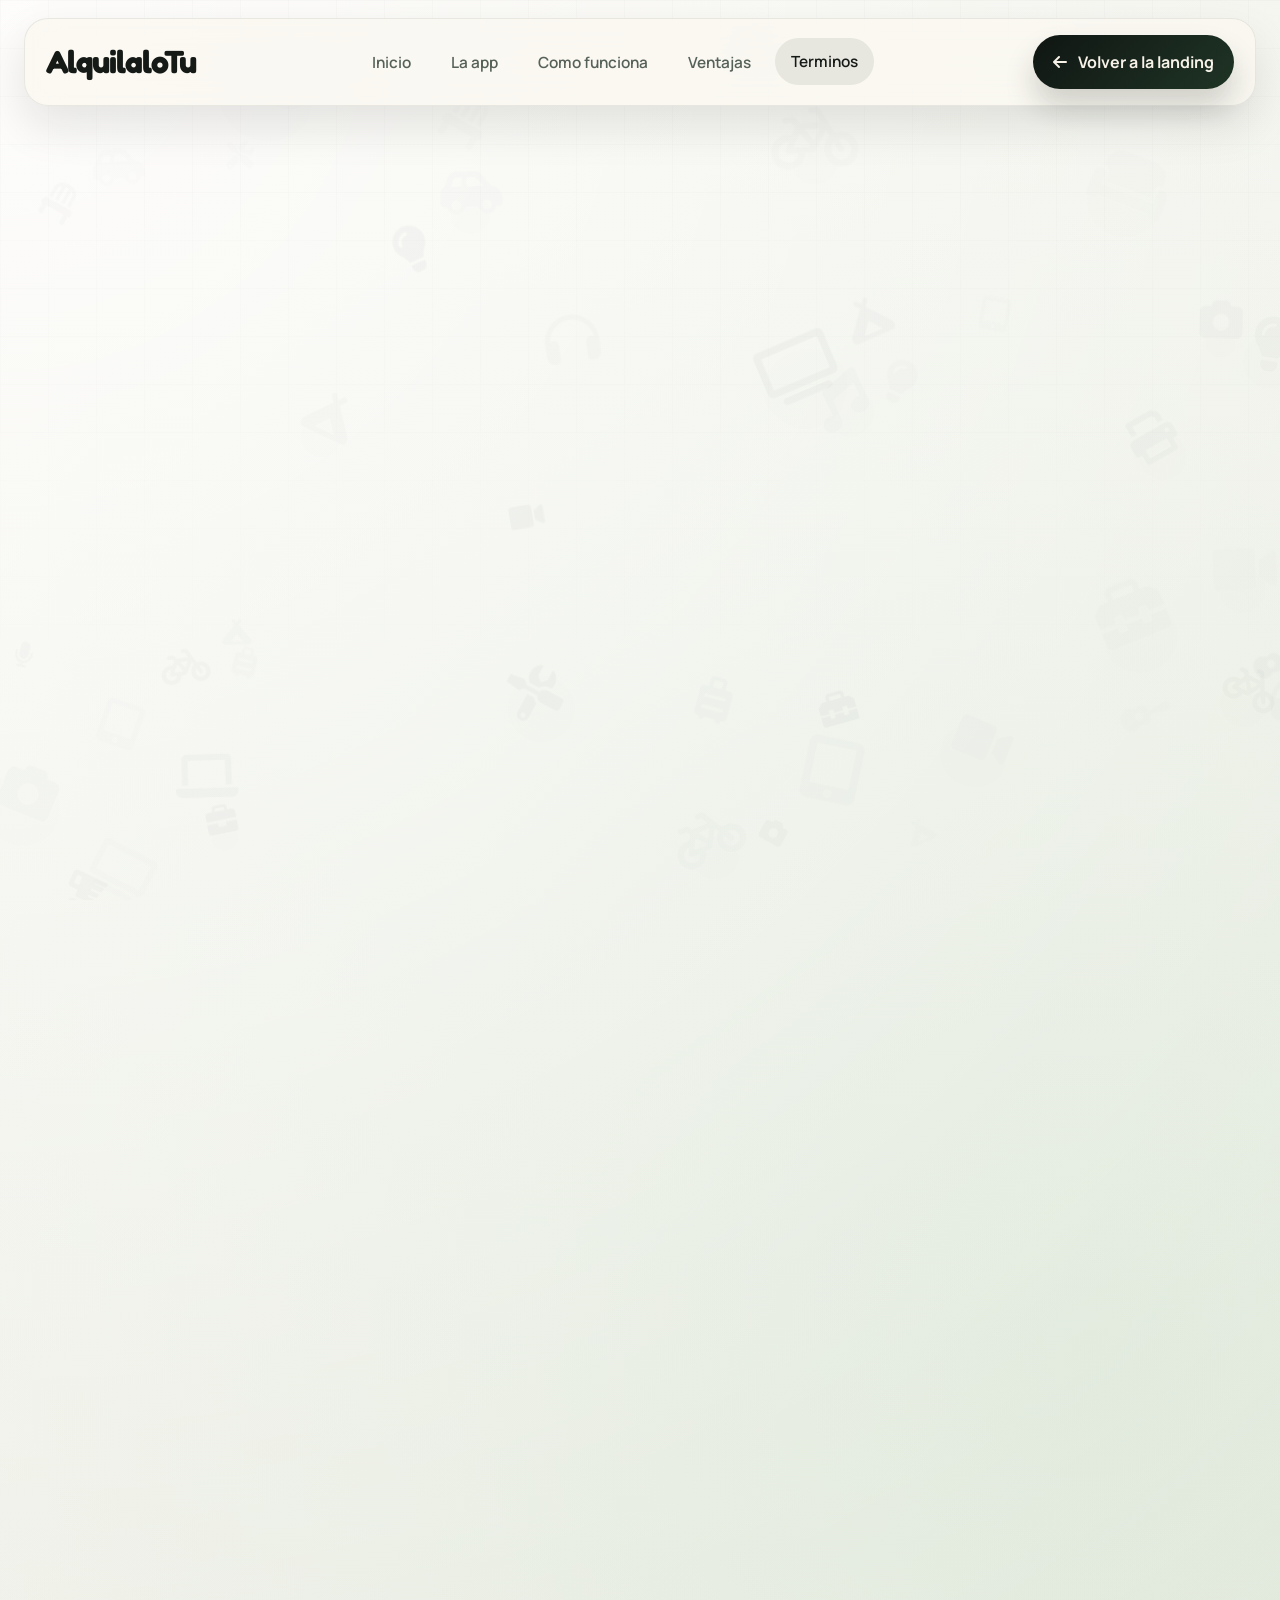
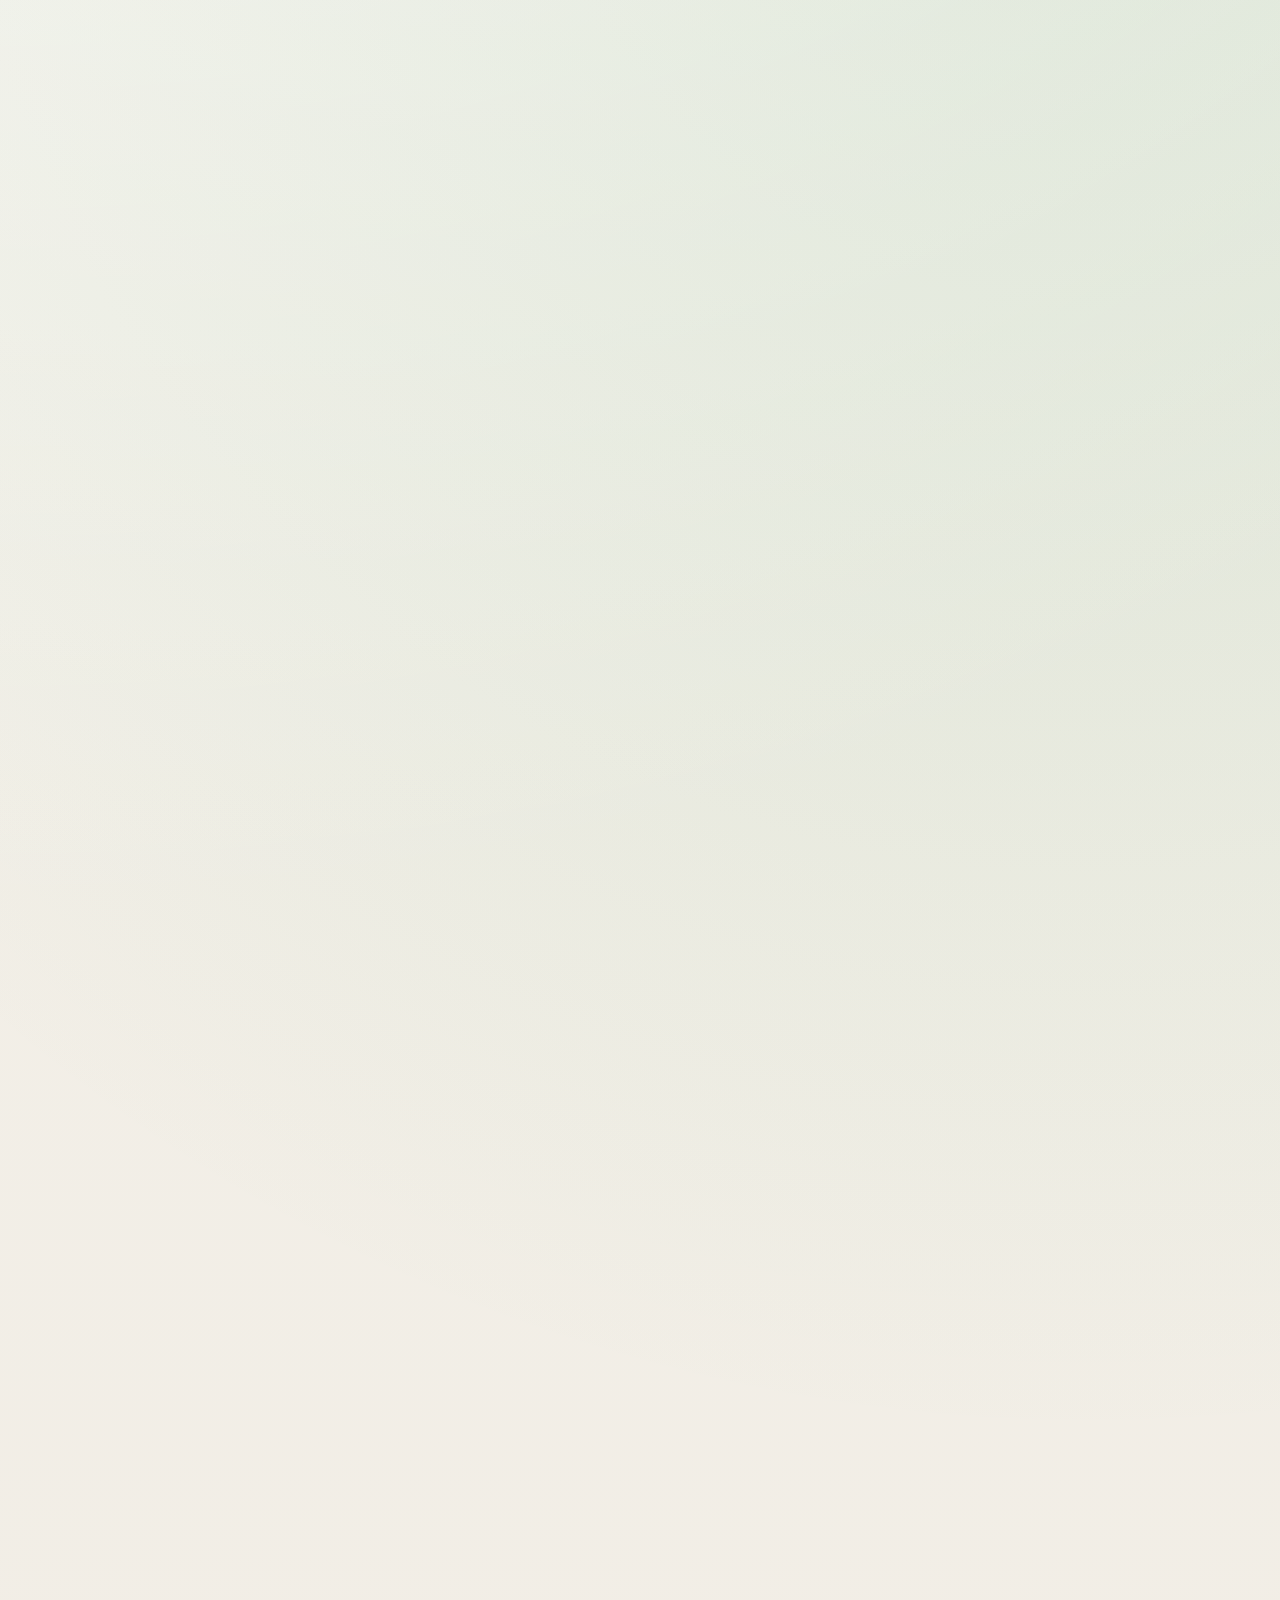
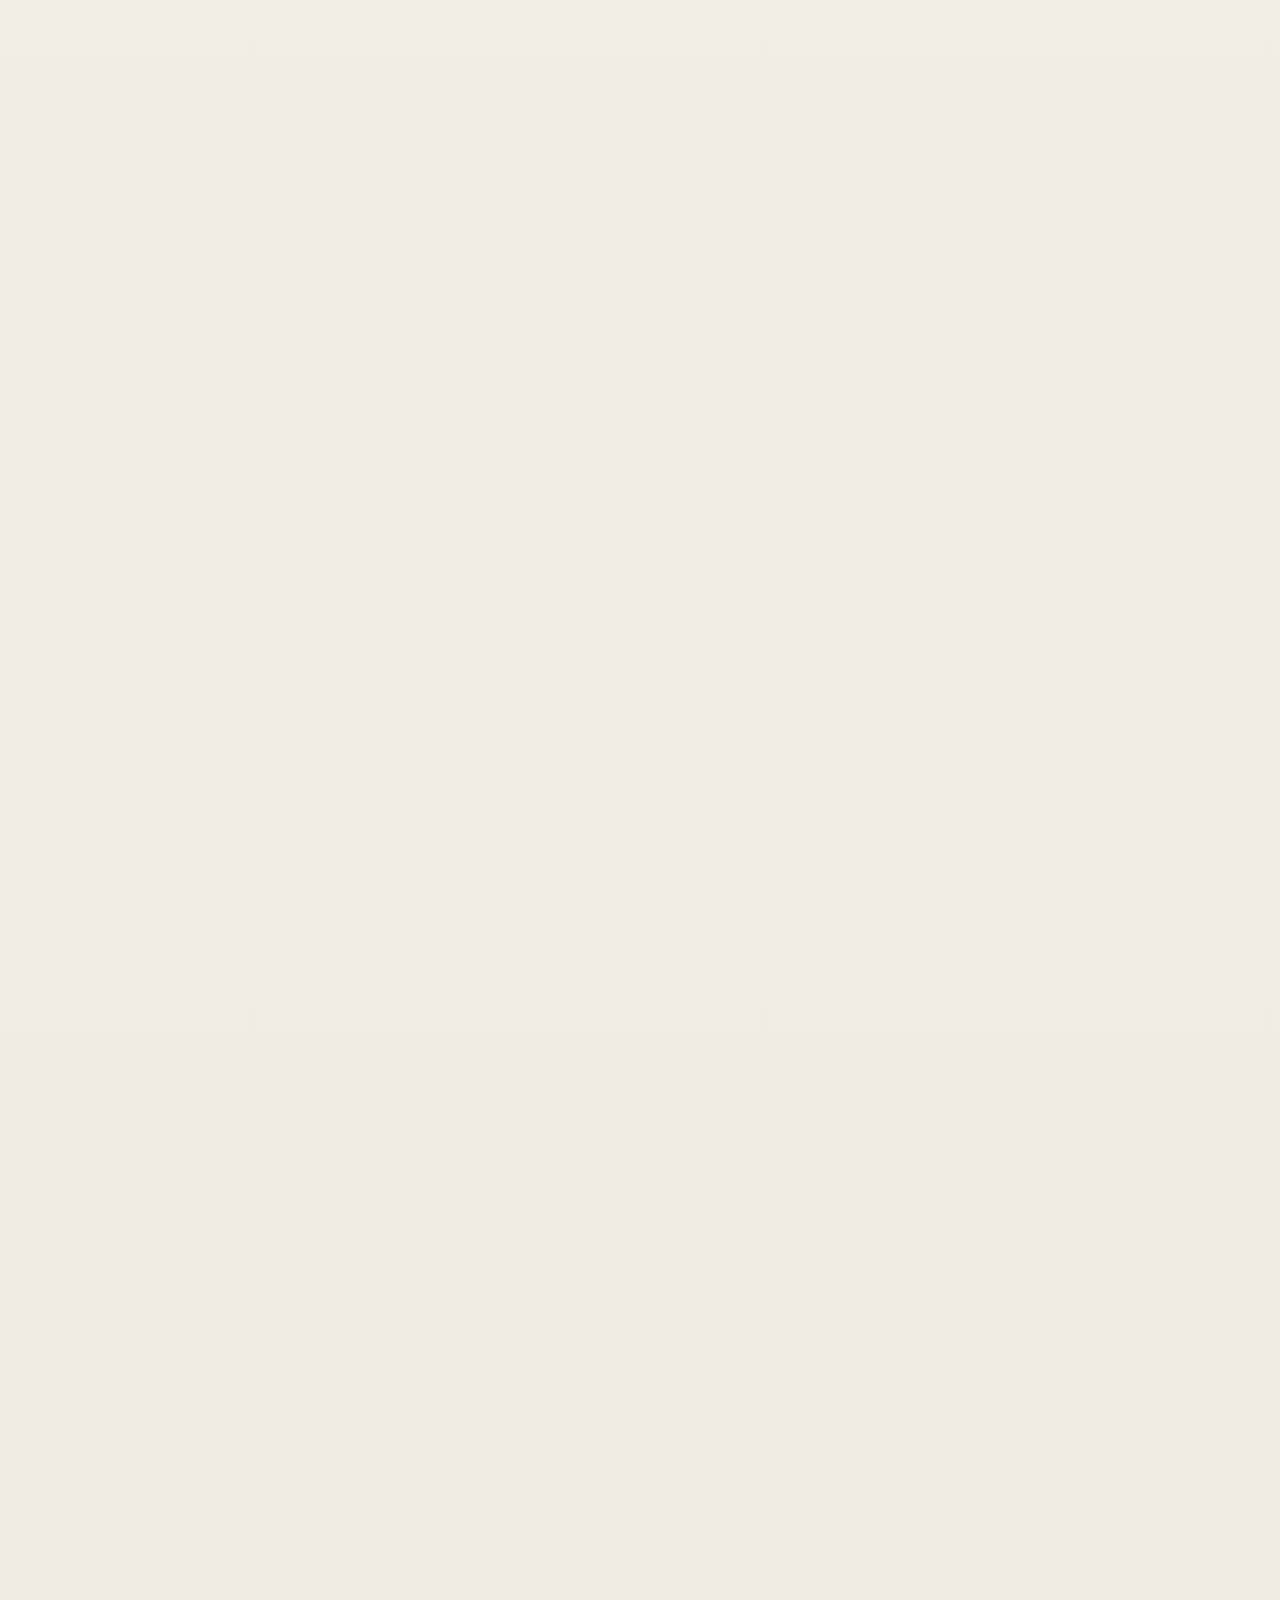
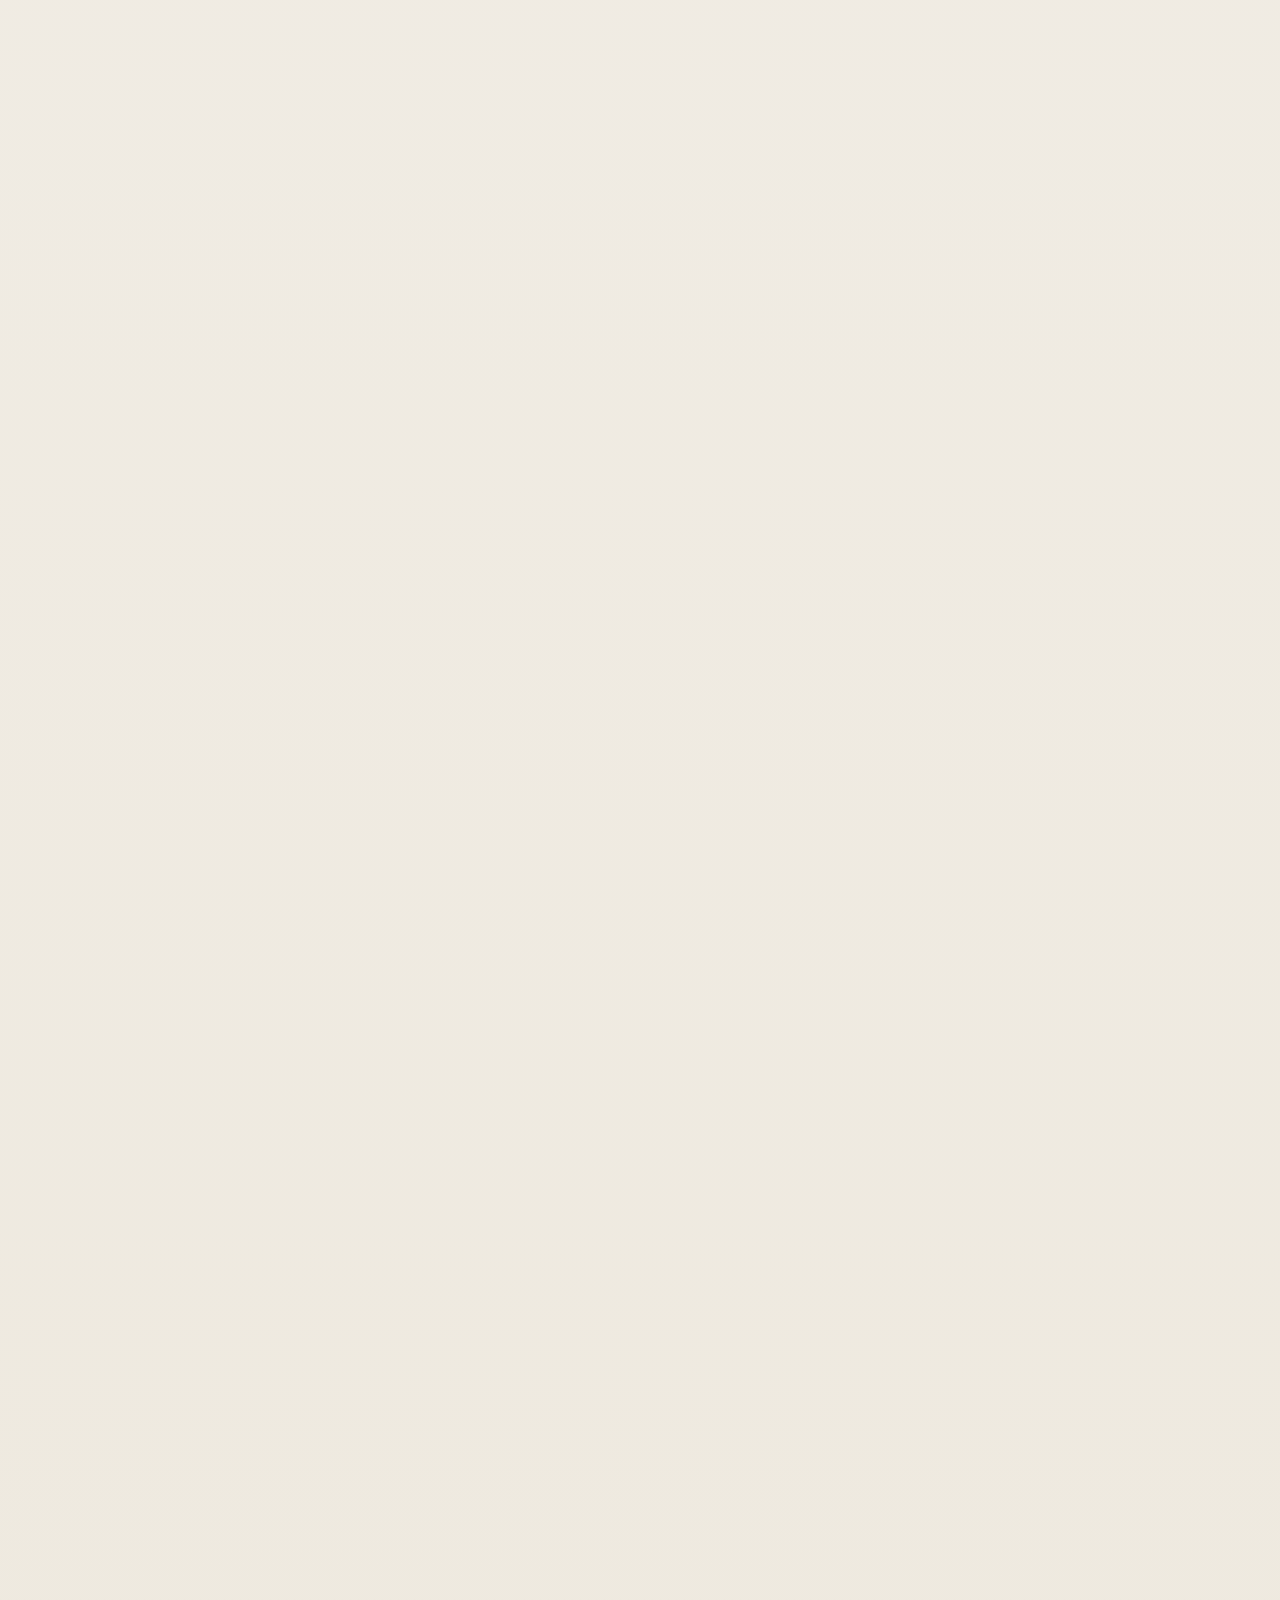
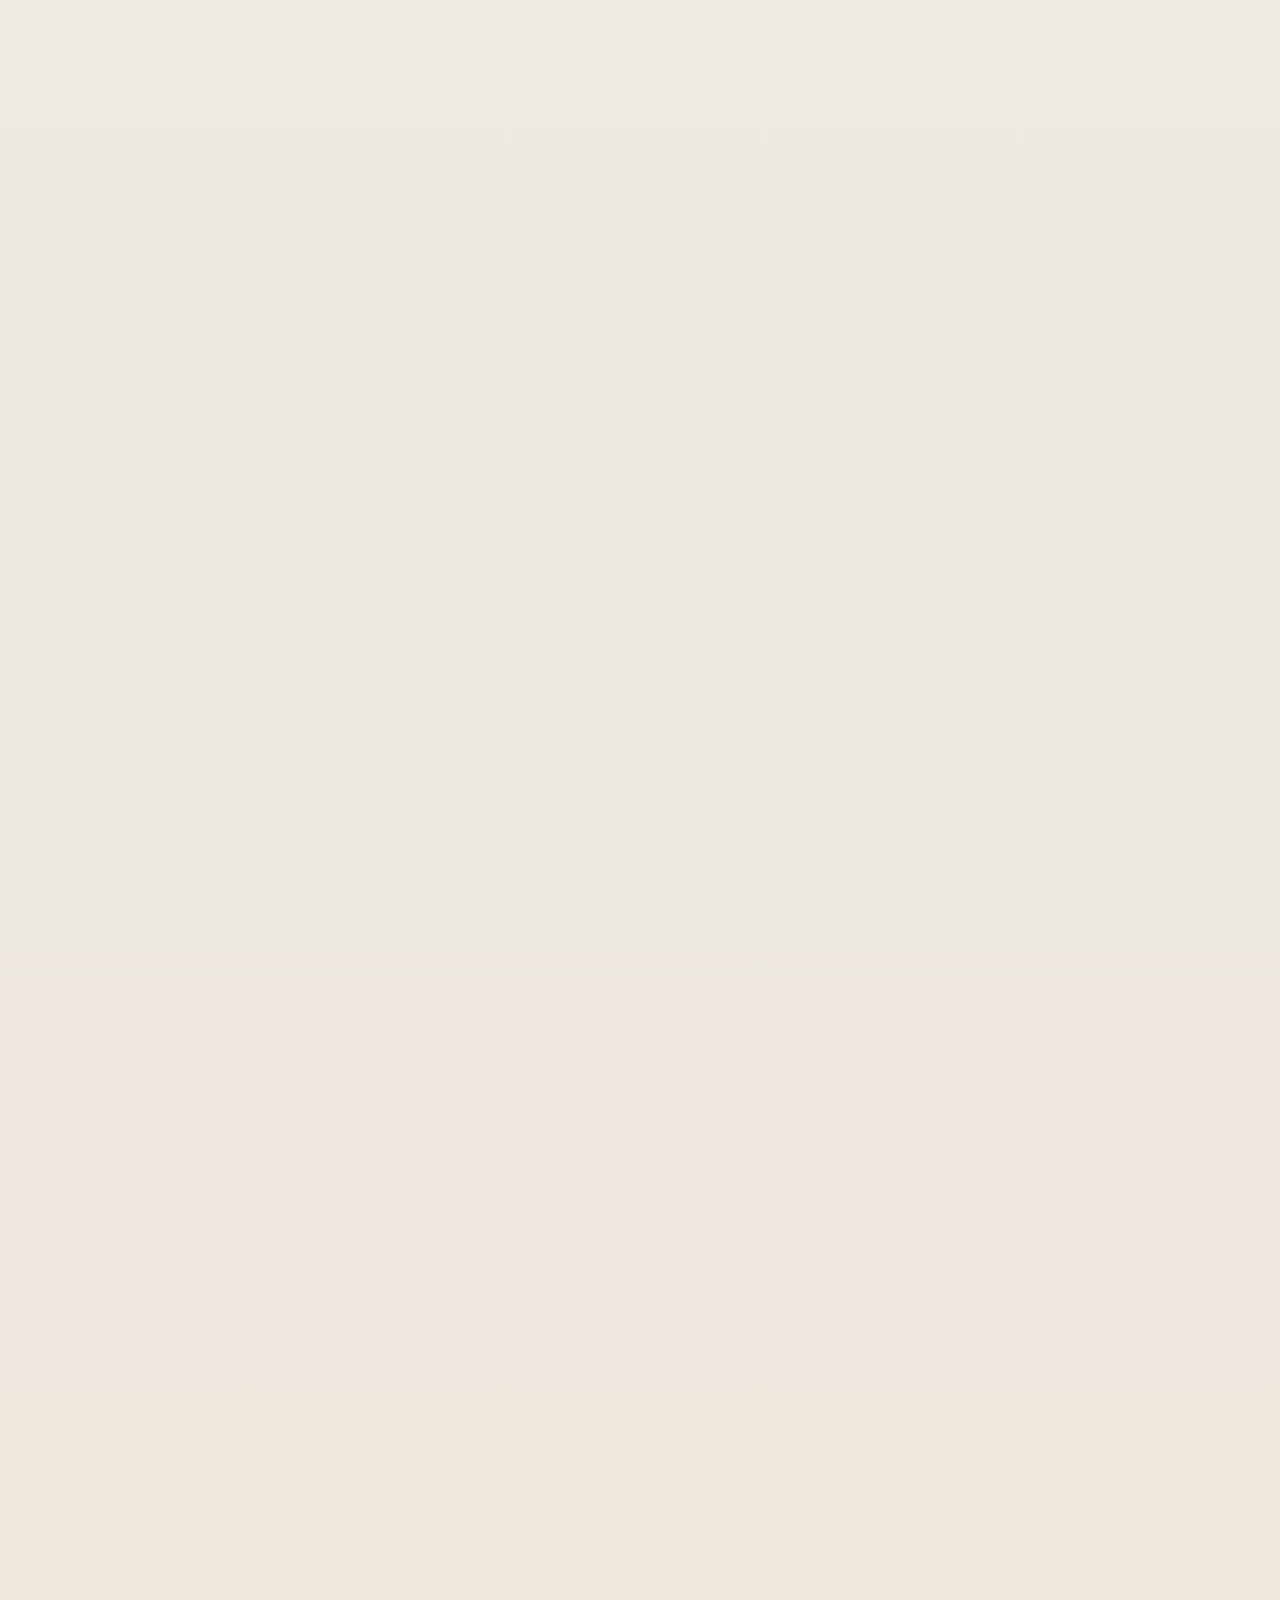
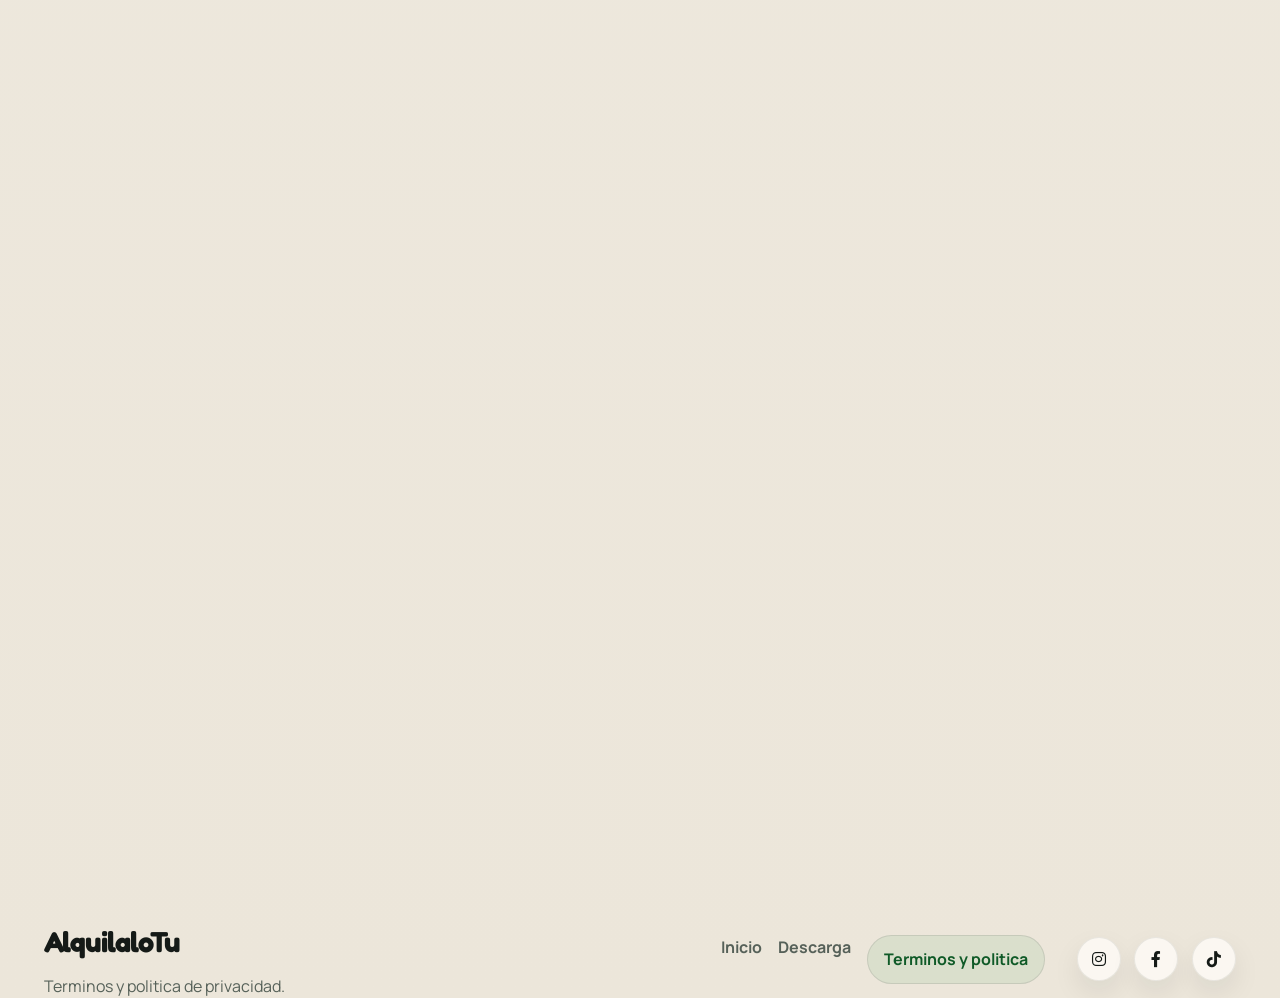
==== terminos.html @ 4c0ac321 "actualizando contenido real" ====
<!DOCTYPE html>
<html lang="es">
<head>
    <meta charset="UTF-8">
    <meta name="viewport" content="width=device-width, initial-scale=1.0">
    <meta name="description" content="Terminos y condiciones y politica de privacidad de AlquilaloTu.">
    <title>AlquilaloTu | Terminos y Politica</title>
    <link rel="preconnect" href="https://fonts.googleapis.com">
    <link rel="preconnect" href="https://fonts.gstatic.com" crossorigin>
    <link rel="stylesheet" href="https://cdnjs.cloudflare.com/ajax/libs/font-awesome/6.0.0-beta3/css/all.min.css">
    <link rel="stylesheet" href="styles.css">
</head>
<body>
    <div class="floating-icons-layer" aria-hidden="true"></div>

    <header class="site-header">
        <nav class="main-nav" aria-label="Navegacion principal">
            <a class="brand" href="index.html#inicio">AlquilaloTu</a>
            <div class="nav-links">
                <a href="index.html#inicio">Inicio</a>
                <a href="index.html#la-app">La app</a>
                <a href="index.html#como-funciona">Como funciona</a>
                <a href="index.html#ventajas">Ventajas</a>
                <a href="terminos.html" class="active">Terminos</a>
            </div>
            <a class="nav-cta" href="index.html#descarga">
                <i class="fa-solid fa-arrow-left"></i>
                Volver a la landing
            </a>
        </nav>
    </header>

    <main>
        <section class="legal-section reveal legal-section--standalone">
            <div class="section-heading legal-heading">
                <span class="eyebrow">Legal</span>
                <h2>Terminos, condiciones y politica de privacidad.</h2>
                <p>Version vigente: diciembre 2025.</p>
            </div>

            <div class="legal-entry">
                <div class="legal-entry-header">
                    <div>
                        <p class="legal-kicker">Documento legal</p>
                        <h3>Terminos y Condiciones de AlquilaloTu</h3>
                    </div>
                    <span class="legal-badge">Vigencia: diciembre 2025</span>
                </div>

                <div class="legal-body">
                    <p><strong>Titular de la plataforma:</strong> Wecom SRL, en adelante "AlquilaloTu", "la Aplicacion" o "la Plataforma".</p>
                    <p>El acceso, registro y uso de AlquilaloTu implican la aceptacion plena de estos Terminos y Condiciones. Si no estas de acuerdo con ellos, no debes utilizar la Aplicacion ni sus servicios.</p>
                    <h4>1. Naturaleza del servicio e intermediacion</h4>
                    <p>AlquilaloTu es una plataforma digital de intermediacion que permite conectar a personas que desean ofrecer bienes para alquiler con personas que desean alquilarlos.</p>
                    <p>La relacion de alquiler se celebra exclusivamente entre los usuarios (propietario o arrendador, e inquilino o solicitante). AlquilaloTu y Wecom SRL no son propietarios de los bienes publicados, no garantizan la existencia, estado, calidad, seguridad, legalidad ni disponibilidad de dichos bienes y no forman parte del contrato de alquiler ni de los acuerdos economicos entre las partes.</p>
                    <p>Por tanto, cualquier incumplimiento, dano, perdida, demora, robo, disputa o conflicto derivado del alquiler es responsabilidad exclusiva de los usuarios involucrados. El rol de AlquilaloTu se limita a facilitar el contacto y la gestion digital de las operaciones.</p>
                    <h4>2. Registro de usuarios y cuenta</h4>
                    <p>Para usar las funcionalidades principales de la Aplicacion, como publicar, solicitar alquileres, recibir pagos o registrar codigos QR, es necesario crear una cuenta.</p>
                    <p>Al registrarte declaras que tienes mayoria de edad legal y capacidad para contratar conforme a la legislacion de Bolivia; que, en caso de representar a una empresa, cuentas con facultades suficientes para obligarla bajo estos Terminos; y que la informacion proporcionada es verdadera, completa y actualizada.</p>
                    <p>Eres responsable de mantener la confidencialidad de tus credenciales de acceso y de todas las actividades realizadas desde tu cuenta. En caso de uso no autorizado deberas notificar de inmediato a AlquilaloTu al correo de contacto indicado en estos Terminos.</p>
                    <p>AlquilaloTu podra suspender temporal o definitivamente cuentas que contengan datos falsos, se utilicen de manera fraudulenta, vulneren la ley o incumplan estos Terminos.</p>
                    <h4>3. Verificacion de identidad (KYC)</h4>
                    <p>Por motivos de seguridad, prevencion de fraudes, cumplimiento normativo y proteccion de la comunidad, AlquilaloTu podra exigir un proceso de verificacion de identidad (KYC). Este proceso incluye, como minimo, la fotografia o escaneo de la cedula de identidad (anverso y reverso), el numero de cedula de identidad y una fotografia tipo selfie.</p>
                    <p>Toda la informacion y las imagenes enviadas para KYC quedan sometidas a revision y validacion por parte de AlquilaloTu y, en su caso, por proveedores de verificacion que colaboren con la Plataforma. La verificacion no es automatica ni inmediata y puede ser aprobada, rechazada o condicionada a que el usuario vuelva a enviar la informacion de forma correcta y legible. En caso de enviar equivocadamente informacion relacionada al KYC, se notificara al usuario para que vuelva a proporcionarla hasta que se pueda completar una verificacion correcta.</p>
                    <p>Mientras el usuario no complete y no obtenga la aprobacion del proceso KYC, podra navegar por la Aplicacion, pero no podra publicar anuncios de alquiler, solicitar alquileres ni registrar o utilizar un codigo QR bancario para recibir pagos o devoluciones.</p>
                    <p>El usuario declara que la informacion y las imagenes proporcionadas para el KYC le pertenecen, son autenticas y corresponden a su identidad real.</p>
                    <h4>4. Publicaciones, fotos y contenido aportado por los usuarios</h4>
                    <p>El contenido que cada usuario publica en la Plataforma, incluidas las fotografias de los bienes, las descripciones, los precios, las zonas de entrega, la foto de perfil, la imagen del codigo QR bancario para recibir pagos y cualquier otro dato similar, es de su exclusiva responsabilidad.</p>
                    <p>El usuario se obliga a que dicho contenido sea veraz, claro y no induzca a error, que no infrinja derechos de imagen, propiedad intelectual o privacidad de terceros y que no sea ilegal, violento, discriminatorio, difamatorio, obsceno ni contrario a la moral o al orden publico.</p>
                    <p>Las publicaciones, las fotografias de los bienes, las fotos de perfil y las imagenes de codigos QR bancarios podran ser sometidas a revision previa o posterior por parte de AlquilaloTu, con el fin de verificar que cumplan estos Terminos y no supongan un riesgo para otros usuarios o para la Plataforma. Esta revision puede implicar la desactivacion temporal del contenido mientras se verifica su adecuacion. La facultad de revision no implica que AlquilaloTu supervise de manera exhaustiva ni permanente todo el contenido, y no libera al usuario de su responsabilidad sobre lo que publica.</p>
                    <p>Al subir contenido a la Plataforma, el usuario otorga a AlquilaloTu una licencia no exclusiva, mundial y revocable para mostrar dicho contenido dentro de la Aplicacion con el unico fin de prestar el servicio.</p>
                    <p>AlquilaloTu podra editar, ocultar o eliminar contenidos o publicaciones cuando existan indicios razonables de infraccion legal, vulneracion de estos Terminos o riesgo para otros usuarios.</p>
                    <h4>5. Funcionamiento de los alquileres y sistema de pagos</h4>
                    <p>Cuando un usuario solicita un alquiler y el propietario lo acepta, se genera un acuerdo entre ambas partes. Corresponde exclusivamente a ellas definir y cumplir las condiciones del alquiler, el monto y la forma de pago, el lugar y el modo de entrega y devolucion, el monto de depositos o garantias y las responsabilidades por perdida, dano, retraso o mal uso del bien.</p>
                    <p>La Aplicacion integra una pasarela de pagos de terceros, como un proveedor tipo Libelula u otro similar, que procesa los pagos y devoluciones vinculadas a los alquileres. AlquilaloTu no almacena ni procesa directamente los datos de tarjetas o cuentas bancarias, no controla ni asume responsabilidad por el funcionamiento tecnico de la pasarela de pagos y no es responsable por fallos, rechazos, demoras o cargos asociados al servicio de pago, el cual se rige por los terminos y politicas propias del proveedor correspondiente.</p>
                    <p>El usuario puede registrar un codigo QR o credencial bancaria para recibir pagos o reembolsos. La informacion financiera ligada a dicho QR se encuentra bajo la responsabilidad de la entidad financiera y del proveedor de pagos. La imagen del QR y los datos asociados podran ser sometidos a revision por AlquilaloTu, especialmente cuando existan dudas sobre su legibilidad, su autenticidad o un posible uso inadecuado. Mientras el QR o el metodo de cobro se encuentren en proceso de revision, AlquilaloTu podra limitar su uso dentro de la Aplicacion por motivos de seguridad.</p>
                    <p>La seccion de "ingresos y gastos" dentro de la App tiene caracter meramente informativo y no sustituye la contabilidad ni las obligaciones fiscales del usuario.</p>
                    <h4>5.1. Comisiones de servicio y flujo de pagos</h4>
                    <p>Cuando el arrendatario realiza el pago del alquiler mediante el codigo QR generado por la pasarela de pagos, los fondos se acreditan en primer lugar en dicha pasarela y, posteriormente, son transferidos a AlquilaloTu en calidad de intermediario de cobro. Una vez cumplidas las condiciones establecidas en estos Terminos, AlquilaloTu liquida el importe correspondiente al propietario del bien.</p>
                    <p>AlquilaloTu percibe una comision de servicio sobre el monto total del alquiler efectivamente iniciado. El porcentaje y las condiciones de esta comision se informaran en la Aplicacion antes de la confirmacion de cada operacion y podran ser actualizados, respetando siempre las condiciones que se hayan mostrado al usuario al momento de la contratacion concreta.</p>
                    <h4>5.2. Casos de reembolso al arrendatario</h4>
                    <p>AlquilaloTu estara obligada a devolver integramente al arrendatario el importe pagado por el alquiler cuando se presente cualquiera de las siguientes situaciones, siempre que se produzcan antes de la fecha y hora de inicio del periodo de alquiler:</p>
                    <ul class="legal-list">
                        <li>cuando el arrendatario cancela manualmente la solicitud de alquiler desde la Aplicacion,</li>
                        <li>cuando el propietario no acepta ni responde a la solicitud de alquiler hasta la fecha y hora de inicio previstas,</li>
                        <li>cuando el propietario rechaza expresamente la solicitud de alquiler.</li>
                    </ul>
                    <p>En estos supuestos no se considerara iniciado el alquiler y no se devengara comision de servicio a favor de AlquilaloTu.</p>
                    <h4>5.3. Alquiler iniciado y liquidacion al propietario</h4>
                    <p>Se considerara que el alquiler ha sido iniciado cuando la solicitud aceptada por el propietario se mantiene vigente y no se ha producido ninguna de las situaciones de reembolso previstas en el apartado anterior al llegar la fecha y hora de inicio del alquiler.</p>
                    <p>Una vez iniciado el periodo de alquiler, y dentro de los plazos operativos de la pasarela de pagos, AlquilaloTu procedera a liquidar al propietario el importe pagado por el arrendatario, deduciendo previamente la comision de servicio que corresponda. En estos casos el arrendatario ya no tendra derecho al reembolso automatico a traves de la Plataforma, sin perjuicio de los acuerdos que pueda alcanzar directamente con el propietario.</p>
                    <h4>6. Obligaciones de los usuarios</h4>
                    <p>Sin perjuicio de otras disposiciones, los usuarios se comprometen a utilizar la Plataforma unicamente para fines licitos, a respetar las leyes vigentes en Bolivia y los derechos de terceros, a honrar los acuerdos de alquiler que celebren a traves de la App, a cuidar debidamente los bienes alquilados y devolverlos conforme a lo pactado, a no usar la Plataforma para actividades fraudulentas, lavado de dinero, estafas o difusion de contenido ilegal y a abstenerse de acosar, amenazar, discriminar o injuriar a otros usuarios.</p>
                    <p>El incumplimiento de estas obligaciones puede derivar en la suspension o cierre de la cuenta, sin perjuicio de las acciones civiles o penales que pudieran corresponder.</p>
                    <h4>7. Intermediacion, exoneracion y limitacion de responsabilidad</h4>
                    <p>El usuario reconoce y acepta expresamente que AlquilaloTu actua exclusivamente como intermediario tecnologico entre usuarios, que no garantiza la veracidad, calidad, estado, legalidad ni idoneidad de los bienes ofrecidos, que no verifica de manera exhaustiva los antecedentes de los usuarios y que no controla la ejecucion de los acuerdos de alquiler.</p>
                    <p>En consecuencia, AlquilaloTu y Wecom SRL no seran responsables, en ningun caso, por danos o perdidas sufridas por el usuario como resultado de la celebracion o ejecucion de un alquiler, por robos, hurtos, danos materiales o personales, accidentes o lesiones sufridas antes, durante o despues del uso del bien, por incumplimientos de pago, cancelaciones, retrasos o malos entendidos entre usuarios, por decisiones comerciales o personales que el usuario tome basandose en la informacion de la App ni ataques informaticos que excedan el control razonable de AlquilaloTu.</p>
                    <p>En la medida permitida por la ley, cualquier responsabilidad eventual de AlquilaloTu frente a un usuario se limitara, como maximo, al monto total de las comisiones efectivamente cobradas a dicho usuario en los tres meses anteriores al hecho que haya originado el reclamo.</p>
                    <h4>8. Indemnidad</h4>
                    <p>El usuario se obliga a mantener indemne a AlquilaloTu, a Wecom SRL y a sus socios, directores, empleados y colaboradores frente a cualquier reclamo, demanda, sancion o gasto, incluidos honorarios legales razonables, que se derive del uso indebido o ilegal de la Plataforma, de la infraccion de estos Terminos, de la vulneracion de derechos de terceros o de incidentes y danos derivados del alquiler o uso de los bienes publicados.</p>
                    <h4>9. Modificaciones de la Plataforma y de los Terminos</h4>
                    <p>AlquilaloTu podra modificar, actualizar o descontinuar funcionalidades de la Aplicacion cuando lo considere necesario para mejorar el servicio o adaptarse a cambios tecnicos, legales o comerciales.</p>
                    <p>Asimismo, estos Terminos podran ser modificados. Las versiones actualizadas se publicaran en la misma pagina. El uso continuado de la Aplicacion despues de la publicacion de cambios implica la aceptacion de la nueva version.</p>
                    <h4>10. Duracion, suspension y cierre de cuenta</h4>
                    <p>Estos Terminos tienen vigencia indefinida mientras el usuario mantenga una cuenta activa y la Plataforma este operativa.</p>
                    <p>AlquilaloTu podra suspender o cancelar una cuenta, total o parcialmente, en caso de sospecha de fraude, uso abusivo o ilicito, incumplimiento de la normativa aplicable o de estos Terminos, o por requerimiento de autoridad competente.</p>
                    <p>El usuario podra solicitar la eliminacion de su cuenta siguiendo el procedimiento descrito en la pagina de Eliminacion de cuenta o contactando al correo oficial indicado. La suspension o cierre de cuenta no exime al usuario de las obligaciones y responsabilidades que haya generado con anterioridad.</p>
                    <h4>11. Propiedad intelectual</h4>
                    <p>AlquilaloTu, su nombre comercial, logotipos, diseno, codigo fuente y demas elementos propios de la Aplicacion son propiedad de Wecom SRL o se utilizan bajo licencia.</p>
                    <p>El usuario recibe unicamente una licencia limitada, personal, no exclusiva y revocable para utilizar la Aplicacion en su dispositivo, sin que ello le otorgue ningun derecho de propiedad intelectual sobre la misma. Queda prohibida la reproduccion, modificacion, distribucion, explotacion comercial, ingenieria inversa o cualquier uso no autorizado de la Plataforma, salvo consentimiento previo y por escrito de Wecom SRL.</p>
                    <h4>12. Ley aplicable y jurisdiccion</h4>
                    <p>Estos Terminos se rigen por las leyes del Estado Plurinacional de Bolivia.</p>
                    <p>Cualquier controversia relacionada con la interpretacion o ejecucion de estos Terminos, o con el uso de la Aplicacion, sera sometida a la jurisdiccion de los tribunales competentes de la ciudad de La Paz, Bolivia, sin perjuicio de los fueros irrenunciables que pudieran corresponder al usuario conforme a la normativa de proteccion al consumidor.</p>
                </div>
            </div>

            <div class="legal-entry">
                <div class="legal-entry-header">
                    <div>
                        <p class="legal-kicker">Documento legal</p>
                        <h3>Politica de Privacidad de AlquilaloTu</h3>
                    </div>
                    <span class="legal-badge">Vigencia: diciembre 2025</span>
                </div>

                <div class="legal-body">
                    <p>Esta Politica de Privacidad explica como AlquilaloTu recopila, utiliza, conserva y protege los datos personales de las personas que utilizan nuestra aplicacion movil y los sitios web vinculados. Al crear una cuenta o utilizar la Plataforma, aceptas las practicas descritas en este documento.</p>
                    <h4>1. Responsable y contacto</h4>
                    <p>El responsable del tratamiento de tus datos personales es Wecom SRL, empresa administradora de la plataforma AlquilaloTu, con operaciones en el Estado Plurinacional de Bolivia.</p>
                    <p>Para cualquier consulta relacionada con proteccion de datos o con esta Politica, puedes escribir a: Correo electronico: alquilalotubolivia@gmail.com</p>
                    <h4>2. Datos personales que se tratan</h4>
                    <p>Los tipos de datos personales que podemos tratar, segun como uses la App, son los siguientes:</p>
                    <p><strong>a) Datos de registro y cuenta</strong><br>Nombre, correo electronico, numero de telefono, contrasena (almacenada de forma cifrada), foto de perfil y demas informacion que decidas incluir en tu cuenta.</p>
                    <p><strong>b) Datos de verificacion de identidad (KYC)</strong><br>Fotografia o escaneo de tu documento de identidad, fotografia tipo selfie y, cuando corresponda, fecha de nacimiento u otros datos necesarios para verificar tu identidad, prevenir fraudes y cumplir con requisitos de seguridad. La informacion e imagenes enviadas para KYC pueden quedar sometidas a revision manual para validar su legibilidad, coherencia y autenticidad antes de habilitar ciertas funciones de la App.</p>
                    <p><strong>c) Datos vinculados a publicaciones y actividades dentro de la App</strong><br>Informacion de los bienes que publiques para alquiler (titulo, descripcion, categoria, precio, fotografias del bien, zonas de entrega que selecciones de las opciones disponibles), historial de solicitudes, reservas, mensajes y valoraciones entre usuarios. Las fotografias de los bienes, la foto de perfil y, en su caso, la imagen del codigo QR bancario que registres para recibir pagos pueden ser revisadas por AlquilaloTu cuando sea necesario para comprobar que cumplen las normas de uso y no suponen un riesgo para otros usuarios.</p>
                    <p><strong>d) Datos relacionados con pagos</strong><br>Identificadores que vinculan tu cuenta con un medio de cobro o devolucion, como el codigo QR de tu banco u otros identificadores proporcionados por la pasarela de pagos. AlquilaloTu no almacena los datos completos de tus tarjetas de credito o debito: esos datos son tratados directamente por el proveedor de pagos externo.</p>
                    <p><strong>e) Datos tecnicos y de funcionamiento</strong><br>Identificadores internos de usuario, identificadores de dispositivo o token de notificaciones, version de la App, sistema operativo, registros basicos de actividad y de errores necesarios para seguridad, soporte y mejora del servicio.</p>
                    <p>AlquilaloTu no solicita ni trata de forma especifica datos sobre salud, creencias religiosas, orientacion sexual u otros datos especialmente sensibles. Te recomendamos no incluir este tipo de informacion en tus publicaciones o mensajes.</p>
                    <h4>3. Finalidades del tratamiento</h4>
                    <p>Tus datos personales se utilizan para las siguientes finalidades:</p>
                    <ul class="legal-list">
                        <li><strong>Prestacion del servicio y funcionamiento de la Plataforma:</strong> Permitir tu registro, gestionar tu cuenta, mostrar tus publicaciones, procesar solicitudes de alquiler, gestionar la seccion de "ingresos y gastos" con caracter informativo, enviar notificaciones sobre movimientos en tu cuenta y mantener el funcionamiento general de la App.</li>
                        <li><strong>Verificacion de identidad, seguridad y prevencion de fraudes:</strong> Comprobar que la persona que utiliza la App es quien dice ser, reducir riesgos de estafa, prevenir actividades ilicitas y proteger a la comunidad de usuarios. Esto incluye el uso de la informacion KYC, de ciertos datos tecnicos y, cuando sea necesario, la revision de contenidos como fotos de anuncios y codigos QR bancarios.</li>
                        <li><strong>Gestion de pagos y devoluciones:</strong> Facilitar la comunicacion de la informacion estrictamente necesaria a la pasarela de pagos y/o a las entidades financieras para procesar cobros, depositos y reembolsos vinculados a los alquileres.</li>
                        <li><strong>Comunicaciones relacionadas con el servicio:</strong> Enviarte correos electronicos o notificaciones en la App sobre confirmaciones de operaciones, cambios relevantes en los Terminos y Condiciones o en esta Politica, advertencias de seguridad, recordatorios y mensajes de soporte.</li>
                        <li><strong>Atencion al usuario y soporte tecnico:</strong> Atender consultas, reclamos, quejas o sugerencias que envies por los canales habilitados y registrar internamente estas gestiones.</li>
                        <li><strong>Cumplimiento de obligaciones legales:</strong> Cumplir con requerimientos de autoridades competentes, normas contables, fiscales, de prevencion de lavado de activos y otras obligaciones legales que puedan resultar aplicables.</li>
                        <li><strong>Mejora del servicio y estadisticas internas:</strong> Analizar de manera agregada e anonimizada el uso de la App, detectar puntos de mejora, corregir errores y planificar nuevas funcionalidades.</li>
                    </ul>
                    <p>AlquilaloTu no utiliza tus datos para vender bases de datos a terceros ni para mostrarte publicidad de terceros fuera del ambito del servicio.</p>
                    <h4>4. Base juridica del tratamiento</h4>
                    <p>El tratamiento de tus datos se fundamenta en:</p>
                    <ul class="legal-list">
                        <li>la ejecucion del contrato de uso de la Plataforma (necesidad de tratar tus datos para poder ofrecerte el servicio),</li>
                        <li>el cumplimiento de obligaciones legales que puedan aplicarnos,</li>
                        <li>el interes legitimo de AlquilaloTu en mantener la seguridad, prevenir el fraude y mejorar la calidad de la App,</li>
                        <li>y, cuando corresponda, en tu consentimiento expreso, especialmente para la verificacion de identidad mediante imagenes y para ciertas comunicaciones opcionales.</li>
                    </ul>
                    <h4>5. Comunicacion de datos a terceros</h4>
                    <p>Para poder prestar el servicio, tus datos personales pueden ser comunicados o accesibles a:</p>
                    <ul class="legal-list">
                        <li>proveedores tecnologicos que prestan servicios de hosting, almacenamiento, comunicaciones, envio de notificaciones y soporte a la Plataforma,</li>
                        <li>pasarelas de pago y entidades financieras, que procesan los pagos y devoluciones, y que en algunos casos pueden recibir tu correo electronico u otros datos minimos necesarios para identificar la operacion y cumplir sus obligaciones legales,</li>
                        <li>proveedores de verificacion de identidad (KYC), si se utilizan servicios externos para contrastar tu documento o tu selfie,</li>
                        <li>autoridades administrativas, fiscales o judiciales, cuando exista obligacion legal o requerimiento formal.</li>
                    </ul>
                    <p>En todos los casos, estos terceros trataran tus datos unicamente para las finalidades para las que fueron comunicados y bajo compromisos de confidencialidad y seguridad adecuados. AlquilaloTu no autoriza a estos terceros a utilizar tus datos para fines propios de marketing directo ajenos al servicio.</p>
                    <h4>6. Conservacion de los datos</h4>
                    <p>Los datos personales se conservaran:</p>
                    <ul class="legal-list">
                        <li>mientras mantengas una cuenta activa y sea necesario para prestarte el servicio,</li>
                        <li>durante los plazos adicionales que exijan las leyes aplicables (por ejemplo, normativa contable, fiscal o de prevencion de lavado de activos),</li>
                        <li>y mientras puedan derivarse responsabilidades legales relacionadas con el uso de la Plataforma o con las operaciones realizadas.</li>
                    </ul>
                    <p>Transcurridos estos plazos, los datos seran eliminados o anonimizados de forma segura, salvo que la ley exija conservarlos durante un tiempo mayor.</p>
                    <h4>7. Derechos de los usuarios</h4>
                    <p>De acuerdo con la normativa aplicable en Bolivia, puedes ejercer, entre otros, los siguientes derechos sobre tus datos personales:</p>
                    <ul class="legal-list">
                        <li>derecho de acceso, para saber que datos se tratan sobre ti,</li>
                        <li>derecho de rectificacion, para corregir datos inexactos o incompletos,</li>
                        <li>derecho de supresion, cuando los datos ya no sean necesarios para los fines para los que fueron recabados, siempre que no exista una obligacion legal de conservacion,</li>
                        <li>derecho de oposicion o limitacion del tratamiento en determinados casos,</li>
                        <li>derecho de portabilidad, en los supuestos previstos por la ley.</li>
                    </ul>
                    <p>Para ejercer estos derechos o formular consultas sobre privacidad, puedes escribir a alquilalotubolivia@gmail.com, indicando tu nombre completo, el correo registrado en la App y la solicitud concreta que deseas realizar. AlquilaloTu podra solicitarte informacion adicional razonable para verificar tu identidad antes de atender la solicitud.</p>
                    <h4>8. Eliminacion de cuenta y de datos</h4>
                    <p>Si deseas que tu cuenta sea eliminada, deberas seguir el procedimiento descrito en la seccion de "Eliminar cuenta" dentro de la app o dirigirse a la pagina para su efectiva eliminacion:</p>
                    <p><a href="https://sites.google.com/d/14HCYBKTKnzoJZQ0wfy2BwIRwSXW2-Sr1/p/1_s4HWiuk_gRuwsDdzHh95flUDaSeXcb0/edit" target="_blank" rel="noopener noreferrer">Pagina de eliminacion de cuenta</a></p>
                    <p>En cualquiera de las opciones se tendra que mandar la solicitud manualmente enviando un correo a soportealquilalotu@gmail.com con la siguiente informacion:</p>
                    <ul class="legal-list">
                        <li>direccion de correo con la que estas registrado en AlquilaloTu,</li>
                        <li>nombre completo (tal como aparece en tu perfil),</li>
                        <li>indicar claramente que solicitas la eliminacion de tu cuenta,</li>
                        <li>opcionalmente, el motivo por el cual deseas eliminar tu cuenta.</li>
                    </ul>
                    <p>Una vez verificada tu identidad, procederemos a desactivar tu cuenta y a eliminar o anonimizar tus datos personales, salvo aquellos que debamos conservar por obligaciones legales o por posibles responsabilidades derivadas de operaciones ya realizadas.</p>
                    <h4>9. Medidas de seguridad</h4>
                    <p>AlquilaloTu adopta medidas tecnicas, fisicas y organizativas razonables para proteger los datos personales frente a accesos no autorizados, perdida, destruccion o alteracion ilicita.</p>
                    <p>No obstante, ningun sistema tecnologico es completamente infalible. El usuario reconoce que proporciona su informacion bajo su propia responsabilidad y, a su vez, se compromete a mantener sus credenciales de acceso en secreto, utilizar dispositivos protegidos e informar de inmediato a AlquilaloTu si sospecha de un uso no autorizado de su cuenta.</p>
                    <p>En caso de producirse un incidente de seguridad que pueda afectar de forma relevante a tus datos personales, AlquilaloTu actuara conforme a la normativa aplicable y, cuando proceda, te informara oportunamente.</p>
                    <h4>10. Menores de edad</h4>
                    <p>La Plataforma esta dirigida a personas con mayoria de edad legal y capacidad para contratar. AlquilaloTu no recoge de forma consciente datos personales de menores de edad. Si un padre, madre o tutor legal considera que un menor ha proporcionado datos personales a traves de la App, puede contactar con nosotros para solicitar su eliminacion.</p>
                    <h4>11. Cookies y tecnologias similares</h4>
                    <p>El sitio web informativo de AlquilaloTu puede utilizar cookies tecnicas y herramientas similares necesarias para su correcto funcionamiento, estadisticas basicas y mejoras de experiencia. No se utilizan cookies para mostrar publicidad personalizada de terceros fuera del ambito del servicio.</p>
                    <p>Puedes gestionar las cookies desde la configuracion de tu navegador. La desactivacion de algunas cookies puede afectar el funcionamiento de determinadas partes del sitio.</p>
                    <h4>12. Cambios en la Politica de Privacidad</h4>
                    <p>AlquilaloTu podra modificar esta Politica de Privacidad cuando sea necesario para adaptarla a cambios legales, tecnicos o en la prestacion del servicio. La version vigente estara siempre disponible en la misma pagina y mostrara la fecha de su ultima actualizacion. El uso continuado de la App despues de la publicacion de cambios implicara la aceptacion de la nueva version.</p>
                    <h4>13. Contacto</h4>
                    <p>Para dudas, reclamos o sugerencias sobre estos Terminos o sobre la App, puedes escribirnos a:</p>
                    <p>Correo: alquilalotubolivia@gmail.com<br>Numero: 62538075</p>
                </div>
            </div>
        </section>
    </main>

    <footer class="site-footer">
        <div class="footer-brand">
            <a class="brand footer-brand-link" href="index.html#inicio">AlquilaloTu</a>
            <p>Terminos y politica de privacidad.</p>
        </div>

        <div class="footer-links">
            <a href="index.html#inicio">Inicio</a>
            <a href="index.html#descarga">Descarga</a>
            <a class="footer-legal-link" href="terminos.html">Terminos y politica</a>
        </div>

        <div class="footer-social">
            <a href="https://www.instagram.com/alquilalotu?igsh=MXUzOGhmZnMzd2tjNg%3D%3D&utm_source=qr" target="_blank" rel="noopener noreferrer" aria-label="Instagram"><i class="fa-brands fa-instagram"></i></a>
            <a href="https://www.facebook.com/share/16tfucqU13/?mibextid=wwXIfr" target="_blank" rel="noopener noreferrer" aria-label="Facebook"><i class="fa-brands fa-facebook-f"></i></a>
            <a href="https://www.tiktok.com/@alquilalotu_bo?_r=1&_t=ZS-94V054BsZui" target="_blank" rel="noopener noreferrer" aria-label="TikTok"><i class="fa-brands fa-tiktok"></i></a>
        </div>
    </footer>

    <script src="script.js"></script>
</body>
</html>
---- styles.css ----
@import url('https://fonts.googleapis.com/css2?family=Fredoka:wght@400;500;600;700&family=Manrope:wght@400;500;600;700;800&display=swap');

:root {
    --bg: #f1ede5;
    --bg-strong: #e4ddd1;
    --surface: rgba(251, 248, 241, 0.76);
    --surface-strong: #fbf8f1;
    --surface-dark: #131815;
    --ink: #151a17;
    --ink-soft: #566159;
    --ink-faint: #788279;
    --accent: #178c3b;
    --accent-deep: #0f5a27;
    --accent-soft: #d9ebdd;
    --line: rgba(21, 26, 23, 0.11);
    --line-strong: rgba(21, 26, 23, 0.18);
    --shadow-lg: 0 30px 80px rgba(19, 24, 21, 0.14);
    --shadow-md: 0 20px 45px rgba(19, 24, 21, 0.1);
    --shadow-sm: 0 12px 28px rgba(19, 24, 21, 0.08);
    --font-display: 'Fredoka', sans-serif;
    --font-body: 'Manrope', sans-serif;
    --content-width: 1240px;
}

* {
    margin: 0;
    padding: 0;
    box-sizing: border-box;
}

html {
    scroll-behavior: smooth;
}

body {
    font-family: var(--font-body);
    color: var(--ink);
    background:
        radial-gradient(circle at top left, rgba(255, 255, 255, 0.82), transparent 28%),
        radial-gradient(circle at 85% 15%, rgba(23, 140, 59, 0.12), transparent 22%),
        linear-gradient(180deg, #f5f2eb 0%, var(--bg) 42%, #ece6da 100%);
    line-height: 1.5;
    overflow-x: hidden;
}

.floating-icons-layer {
    position: fixed;
    inset: 0;
    z-index: 0;
    pointer-events: none;
    overflow: hidden;
}

.floating-icon {
    position: absolute;
    color: rgba(89, 99, 106, var(--opacity, 0.16));
    opacity: var(--opacity, 0.16);
    transform: translate3d(0, 0, 0) rotate(var(--rotate-start, 0deg)) scale(var(--scale, 1));
    transform-origin: center;
    filter: drop-shadow(0 18px 28px rgba(115, 122, 129, 0.08));
    user-select: none;
    animation: none !important;
}

body::before {
    content: '';
    position: fixed;
    inset: 0;
    z-index: -1;
    pointer-events: none;
    background-image:
        linear-gradient(rgba(21, 26, 23, 0.03) 1px, transparent 1px),
        linear-gradient(90deg, rgba(21, 26, 23, 0.03) 1px, transparent 1px);
    background-size: 48px 48px;
    mask-image: linear-gradient(180deg, rgba(0, 0, 0, 0.45), transparent 82%);
}

img {
    max-width: 100%;
    display: block;
}

a {
    color: inherit;
    text-decoration: none;
}

section[id] {
    scroll-margin-top: 128px;
}

main {
    position: relative;
    z-index: 1;
    padding: 0 24px 80px;
}

.site-header {
    position: sticky;
    top: 0;
    z-index: 40;
    padding: 18px 24px 0;
    transition: padding 0.25s ease;
}

.site-header.is-scrolled {
    padding-top: 10px;
}

.main-nav,
.hero,
.proof-grid,
.editorial-section,
.process-section,
.advantage-section,
.cta-section,
.legal-section,
.site-footer {
    max-width: var(--content-width);
    margin-left: auto;
    margin-right: auto;
}

.main-nav {
    display: flex;
    justify-content: space-between;
    align-items: center;
    gap: 1.5rem;
    margin-top: 0;
    padding: 1rem 1.3rem;
    border: 1px solid rgba(21, 26, 23, 0.08);
    border-radius: 24px;
    background: rgba(251, 248, 241, 0.8);
    backdrop-filter: blur(18px);
    box-shadow: var(--shadow-md);
}

.brand {
    font-family: var(--font-display);
    font-size: 2rem;
    font-weight: 700;
    letter-spacing: -0.03em;
    color: var(--ink);
}

.nav-links {
    display: flex;
    flex-wrap: wrap;
    justify-content: center;
    gap: 0.5rem;
}

.nav-links a {
    padding: 0.75rem 1rem;
    border-radius: 999px;
    color: var(--ink-soft);
    font-size: 0.96rem;
    font-weight: 600;
    transition: background-color 0.2s ease, color 0.2s ease, transform 0.2s ease;
}

.nav-links a:hover,
.nav-links a.active {
    background: rgba(21, 26, 23, 0.08);
    color: var(--ink);
    transform: translateY(-1px);
}

.nav-cta {
    display: inline-flex;
    align-items: center;
    gap: 0.7rem;
    padding: 0.95rem 1.25rem;
    border-radius: 999px;
    background: linear-gradient(135deg, #101613 0%, #1f3425 100%);
    color: #f7f2e8;
    font-weight: 700;
    box-shadow: 0 18px 30px rgba(16, 22, 19, 0.18);
    transition: transform 0.2s ease, box-shadow 0.2s ease;
}

.nav-cta:hover {
    transform: translateY(-2px);
    box-shadow: 0 22px 36px rgba(16, 22, 19, 0.24);
}

.hero {
    display: grid;
    grid-template-columns: minmax(0, 1fr) minmax(420px, 620px);
    gap: clamp(2.2rem, 4vw, 4.4rem);
    align-items: center;
    padding-top: 2.4rem;
}

.hero-copy {
    max-width: 580px;
}

.eyebrow {
    font-family: var(--font-display);
    display: inline-flex;
    align-items: center;
    gap: 0.5rem;
    padding: 0.65rem 0.95rem;
    border: 1px solid rgba(21, 26, 23, 0.08);
    border-radius: 999px;
    background: rgba(255, 253, 249, 0.82);
    box-shadow: var(--shadow-sm);
    color: var(--ink-soft);
    font-size: 0.82rem;
    font-weight: 700;
    letter-spacing: 0.12em;
    text-transform: uppercase;
}

.hero h1,
.section-heading h2,
.editorial-panel h3,
.process-card h3,
.use-case-card h3,
.editorial-panel--dark h3,
.advantage-highlight h3,
.cta-box h2,
.panel-kicker {
    font-family: var(--font-display);
}

.hero h1 {
    margin-top: 1.3rem;
    font-size: clamp(3.8rem, 7vw, 6.25rem);
    line-height: 0.92;
    letter-spacing: -0.055em;
}

.hero h1 span {
    color: var(--accent-deep);
}

.hero p {
    margin-top: 1.35rem;
    max-width: 560px;
    font-size: 1.12rem;
    color: var(--ink-soft);
}

.hero-actions,
.cta-actions {
    display: flex;
    flex-wrap: wrap;
    gap: 1rem;
    margin-top: 2rem;
}

.btn {
    display: inline-flex;
    align-items: center;
    justify-content: center;
    gap: 0.7rem;
    min-height: 56px;
    padding: 0.95rem 1.5rem;
    border-radius: 999px;
    border: 1px solid transparent;
    font-weight: 700;
    transition: transform 0.2s ease, border-color 0.2s ease, background-color 0.2s ease, box-shadow 0.2s ease;
}

.btn:hover {
    transform: translateY(-2px);
}

.btn-solid {
    background: linear-gradient(135deg, #178c3b 0%, #0f5a27 100%);
    color: #f6f4ed;
    box-shadow: 0 16px 28px rgba(15, 90, 39, 0.24);
}

.btn-outline {
    border-color: rgba(21, 26, 23, 0.14);
    background: rgba(255, 253, 249, 0.72);
    color: var(--ink);
}

.btn-outline:hover {
    background: rgba(255, 253, 249, 0.96);
    border-color: rgba(21, 26, 23, 0.22);
}

.btn-outline-light {
    border-color: rgba(255, 255, 255, 0.18);
    background: rgba(255, 255, 255, 0.08);
    color: #f7f2e8;
}

.btn-outline-light:hover {
    background: rgba(255, 255, 255, 0.14);
}

.hero-points {
    display: grid;
    gap: 0.95rem;
    margin-top: 2.1rem;
}

.hero-point {
    display: flex;
    align-items: center;
    gap: 0.9rem;
    color: var(--ink-soft);
}

.hero-point i {
    display: grid;
    place-items: center;
    width: 42px;
    height: 42px;
    border-radius: 50%;
    background: rgba(23, 140, 59, 0.09);
    color: var(--accent-deep);
}

.hero-visual {
    position: relative;
}

.hero-stage {
    position: relative;
    min-height: 760px;
    padding: 2rem;
    border: 1px solid rgba(21, 26, 23, 0.09);
    border-radius: 40px;
    overflow: hidden;
    background:
        radial-gradient(circle at 18% 15%, rgba(23, 140, 59, 0.15), transparent 20%),
        radial-gradient(circle at 76% 24%, rgba(255, 255, 255, 0.74), transparent 18%),
        linear-gradient(160deg, rgba(251, 248, 241, 0.82), rgba(230, 223, 211, 0.8));
    box-shadow: var(--shadow-lg);
    isolation: isolate;
}

.hero-stage::before,
.hero-stage::after {
    content: '';
    position: absolute;
    border-radius: 999px;
    pointer-events: none;
}

.hero-stage::before {
    width: 440px;
    height: 440px;
    right: -120px;
    bottom: -120px;
    background: radial-gradient(circle, rgba(23, 140, 59, 0.18), transparent 68%);
}

.hero-stage::after {
    width: 360px;
    height: 360px;
    left: -120px;
    top: -110px;
    background: radial-gradient(circle, rgba(255, 255, 255, 0.56), transparent 72%);
}

.ambient-orb {
    position: absolute;
    border-radius: 50%;
    filter: blur(8px);
    opacity: 0.85;
    pointer-events: none;
}

.orb-1 {
    width: 180px;
    height: 180px;
    top: 8%;
    right: 10%;
    background: rgba(255, 255, 255, 0.58);
}

.orb-2 {
    width: 120px;
    height: 120px;
    left: 8%;
    bottom: 26%;
    background: rgba(23, 140, 59, 0.16);
}

.orb-3 {
    width: 80px;
    height: 80px;
    right: 20%;
    bottom: 16%;
    background: rgba(255, 255, 255, 0.74);
}

.device-frame {
    position: relative;
    z-index: 2;
    width: min(100%, 392px);
    margin: 56px auto 28px;
    transform: rotate(14deg);
}

.device-body {
    position: relative;
    padding: 12px;
    border-radius: 58px;
    background: linear-gradient(180deg, #121516 0%, #050607 100%);
    box-shadow:
        0 44px 80px rgba(9, 12, 10, 0.36),
        inset 0 0 0 1px rgba(255, 255, 255, 0.05);
}

.device-body::before,
.device-body::after {
    content: '';
    position: absolute;
    right: -5px;
    width: 4px;
    border-radius: 999px;
    background: rgba(32, 36, 34, 0.86);
}

.device-body::before {
    top: 160px;
    height: 72px;
}

.device-body::after {
    top: 250px;
    height: 44px;
}

.device-top {
    position: absolute;
    top: 16px;
    left: 28px;
    right: 28px;
    z-index: 4;
    display: flex;
    justify-content: space-between;
    align-items: center;
    color: #f5f7f3;
    font-size: 0.74rem;
    font-weight: 800;
    pointer-events: none;
}

.device-notch {
    width: 132px;
    height: 30px;
    border-radius: 18px;
    background: linear-gradient(180deg, #090b0d, #121618);
    box-shadow: inset 0 -1px 3px rgba(255, 255, 255, 0.05);
}

.device-screen {
    position: relative;
    min-height: 676px;
    border-radius: 46px;
    overflow: hidden;
    background: linear-gradient(180deg, #edf3ea 0%, #f5f2eb 100%);
    font-family: 'Fredoka', sans-serif;
}

.screen-header {
    padding: 4.25rem 1rem 1.15rem;
    background: linear-gradient(180deg, #19a33a 0%, #11852e 100%);
}

.screen-brand {
    font-family: 'Fredoka', sans-serif;
    font-size: 2rem;
    font-weight: 700;
    color: #ffffff;
    letter-spacing: -0.04em;
}

.screen-search {
    display: flex;
    align-items: center;
    gap: 0.7rem;
    margin-top: 0.95rem;
    padding: 0.92rem 1rem;
    border-radius: 999px;
    background: rgba(255, 255, 255, 0.94);
    color: #879084;
    box-shadow: 0 12px 24px rgba(9, 45, 20, 0.16);
    font-weight: 600;
}

.screen-toolbar {
    display: flex;
    gap: 0.7rem;
    padding: 1rem 1rem 0;
}

.toolbar-chip {
    display: inline-flex;
    align-items: center;
    gap: 0.5rem;
    padding: 0.72rem 0.92rem;
    border: 1px solid rgba(21, 26, 23, 0.1);
    border-radius: 999px;
    background: rgba(255, 255, 255, 0.94);
    box-shadow: 0 12px 18px rgba(21, 26, 23, 0.05);
    color: #5f685f;
    font-size: 0.85rem;
    font-weight: 700;
}

.toolbar-chip--soft {
    background: rgba(23, 140, 59, 0.1);
    color: var(--accent-deep);
    border-color: transparent;
}

.screen-grid {
    display: grid;
    grid-template-columns: repeat(2, minmax(0, 1fr));
    gap: 0.82rem;
    padding: 0.85rem 1rem 6.6rem;
}

.listing-card {
    border-radius: 22px;
    overflow: hidden;
    background: rgba(255, 255, 255, 0.98);
    border: 1px solid rgba(21, 26, 23, 0.08);
    box-shadow: 0 16px 24px rgba(18, 23, 19, 0.08);
}

.listing-media {
    position: relative;
    height: 116px;
    overflow: hidden;
}

.listing-media::before,
.listing-media::after {
    content: '';
    position: absolute;
    border-radius: 18px;
}

.listing-card--brick .listing-media {
    background: linear-gradient(140deg, #e78d61 0%, #d3512f 100%);
}

.listing-card--brick .listing-media::before {
    inset: 16px 24px 16px 22px;
    background: rgba(138, 23, 12, 0.24);
    border-radius: 28px 28px 16px 16px;
}

.listing-card--brick .listing-media::after {
    width: 110px;
    height: 28px;
    left: 18px;
    bottom: 18px;
    background: rgba(255, 225, 205, 0.34);
}

.listing-card--tool .listing-media {
    background: linear-gradient(140deg, #f3dbc2 0%, #dca35e 100%);
}

.listing-card--tool .listing-media::before {
    width: 104px;
    height: 56px;
    left: 18px;
    top: 24px;
    background: linear-gradient(160deg, #e9551e, #bc2b0c);
    box-shadow: 0 0 0 10px rgba(35, 26, 14, 0.16);
}

.listing-card--tool .listing-media::after {
    width: 60px;
    height: 16px;
    left: 62px;
    top: 44px;
    background: #2a1f17;
    border-radius: 14px;
}

.listing-card--music .listing-media {
    background: linear-gradient(145deg, #dac8aa 0%, #a68a5c 100%);
}

.listing-card--music .listing-media::before {
    width: 44px;
    height: 80px;
    left: 28px;
    top: 18px;
    background: linear-gradient(180deg, #c2934d, #8c5e26);
    border-radius: 50% 50% 42% 42%;
    box-shadow: 52px 0 0 #b68542;
}

.listing-card--music .listing-media::after {
    width: 12px;
    height: 84px;
    left: 48px;
    top: 12px;
    background: #5f3e17;
    box-shadow: 52px 0 0 #5f3e17;
}

.listing-card--bike .listing-media {
    background: linear-gradient(145deg, #bcc6c7 0%, #77888b 100%);
}

.listing-card--bike .listing-media::before {
    width: 116px;
    height: 56px;
    left: 18px;
    bottom: 26px;
    border: 6px solid rgba(36, 44, 45, 0.9);
    border-top: none;
    border-radius: 0;
    clip-path: polygon(0 100%, 22% 36%, 46% 36%, 62% 0, 82% 0, 52% 74%, 22% 74%);
}

.listing-card--bike .listing-media::after {
    width: 34px;
    height: 34px;
    left: 18px;
    bottom: 14px;
    border: 5px solid rgba(36, 44, 45, 0.9);
    border-radius: 50%;
    box-shadow: 84px 0 0 -1px rgba(36, 44, 45, 0.9);
}

.listing-body {
    padding: 0.9rem 0.95rem 1rem;
}

.listing-body h3 {
    font-size: 1rem;
    line-height: 1.15;
    color: #202521;
}

.listing-body p {
    margin-top: 0.45rem;
    color: var(--accent);
    font-weight: 800;
}

.screen-nav {
    position: absolute;
    left: 14px;
    right: 14px;
    bottom: 12px;
    display: grid;
    grid-template-columns: repeat(5, minmax(0, 1fr));
    align-items: center;
    padding: 0.72rem 0.65rem;
    border-radius: 999px;
    background: rgba(255, 255, 255, 0.96);
    border: 1px solid rgba(21, 26, 23, 0.08);
    box-shadow: 0 16px 26px rgba(18, 23, 19, 0.12);
}

.screen-nav > i,
.screen-nav .nav-dot {
    justify-self: center;
}

.screen-nav > i {
    color: #9aa29a;
    font-size: 1rem;
}

.nav-dot {
    display: grid;
    place-items: center;
    width: 38px;
    height: 38px;
    border-radius: 50%;
}

.nav-dot.is-current {
    background: rgba(23, 140, 59, 0.14);
    color: var(--accent);
}

.stage-caption {
    position: absolute;
    left: 28px;
    right: 28px;
    bottom: 26px;
    z-index: 3;
    display: inline-flex;
    justify-content: center;
    padding: 0.95rem 1.25rem;
    border: 1px solid rgba(255, 255, 255, 0.08);
    border-radius: 999px;
    background: rgba(18, 23, 20, 0.82);
    backdrop-filter: blur(18px);
    color: #f6f2e8;
    font-size: 0.92rem;
    letter-spacing: 0.01em;
    text-align: center;
}

.proof-grid {
    display: grid;
    grid-template-columns: repeat(4, minmax(0, 1fr));
    gap: 1.2rem;
    margin-top: 2.6rem;
}

.proof-card {
    padding: 1.6rem;
    border: 1px solid rgba(21, 26, 23, 0.08);
    border-radius: 28px;
    background: rgba(255, 253, 249, 0.76);
    box-shadow: var(--shadow-sm);
}

.proof-value {
    display: flex;
    align-items: flex-end;
    gap: 0.35rem;
    margin-bottom: 0.55rem;
}

.proof-number {
    font-size: 2.95rem;
    line-height: 1;
    font-weight: 800;
    letter-spacing: -0.05em;
}

.proof-unit {
    margin-bottom: 0.38rem;
    color: var(--ink-faint);
    font-weight: 700;
}

.proof-card p {
    color: var(--ink-soft);
}

.editorial-section,
.process-section,
.advantage-section,
.cta-section,
.legal-section {
    padding-top: 6rem;
}

.section-heading {
    max-width: 760px;
    margin: 0 auto 2.4rem;
    text-align: center;
}

.section-heading h2 {
    font-size: clamp(2.5rem, 5vw, 4rem);
    line-height: 0.98;
    letter-spacing: -0.045em;
    margin-top: 1rem;
}

.section-heading p {
    margin-top: 1rem;
    max-width: 44ch;
    margin-left: auto;
    margin-right: auto;
    color: var(--ink-soft);
    font-size: 1.05rem;
}

.process-section .section-heading {
    max-width: 880px;
}

.process-intro {
    margin-top: 1.1rem;
    max-width: 60ch;
    margin-left: auto;
    margin-right: auto;
    padding: 1rem 1.2rem;
    border-radius: 18px;
    border: 1px solid rgba(23, 140, 59, 0.16);
    background:
        linear-gradient(180deg, rgba(23, 140, 59, 0.08), rgba(255, 253, 249, 0.9) 54%),
        rgba(255, 253, 249, 0.82);
    color: #303a33;
    line-height: 1.62;
    text-wrap: pretty;
}

.editorial-grid {
    display: grid;
    grid-template-columns: 1.25fr 1fr 1fr;
    gap: 1.2rem;
    align-items: stretch;
}

.editorial-panel {
    padding: 1.9rem;
    border: 1px solid rgba(21, 26, 23, 0.08);
    border-radius: 34px;
    background: rgba(255, 253, 249, 0.78);
    box-shadow: var(--shadow-sm);
}

.editorial-panel > i,
.use-case-card > i {
    display: inline-grid;
    place-items: center;
    width: 54px;
    height: 54px;
    border-radius: 18px;
    margin-bottom: 1.1rem;
    background: rgba(23, 140, 59, 0.1);
    color: var(--accent-deep);
    font-size: 1.2rem;
}

.editorial-panel h3,
.process-card h3,
.use-case-card h3 {
    font-size: 1.4rem;
    line-height: 1.08;
}

.editorial-panel p,
.process-card p,
.use-case-card p,
.advantage-item p,
.advantage-highlight p,
.cta-box p,
.footer-brand p {
    color: var(--ink-soft);
}

.editorial-panel--dark {
    display: flex;
    flex-direction: column;
    justify-content: space-between;
    grid-row: span 2;
    padding: 2.3rem;
    background:
        radial-gradient(circle at top right, rgba(23, 140, 59, 0.22), transparent 26%),
        linear-gradient(160deg, #0f1411 0%, #1c2820 100%);
    border-color: rgba(255, 255, 255, 0.04);
    box-shadow: 0 32px 60px rgba(12, 18, 14, 0.24);
}

.editorial-panel--dark h3 {
    margin-top: 1rem;
    font-size: clamp(2.3rem, 3vw, 3.3rem);
    line-height: 0.98;
    letter-spacing: -0.045em;
    color: #f7f2e8;
}

.editorial-panel--dark p {
    color: rgba(247, 242, 232, 0.72);
}

.panel-kicker {
    font-size: 0.78rem;
    font-weight: 700;
    letter-spacing: 0.15em;
    text-transform: uppercase;
    color: rgba(247, 242, 232, 0.5);
}

.editorial-list {
    list-style: none;
    display: grid;
    gap: 0.95rem;
    margin-top: 2rem;
}

.editorial-list li {
    padding-top: 0.95rem;
    border-top: 1px solid rgba(247, 242, 232, 0.12);
    color: rgba(247, 242, 232, 0.9);
}

.process-grid {
    display: grid;
    grid-template-columns: repeat(auto-fit, minmax(220px, 1fr));
    gap: 1.2rem;
}

.process-card {
    position: relative;
    padding: 2rem;
    border: 1px solid rgba(21, 26, 23, 0.08);
    border-radius: 34px;
    background:
        linear-gradient(180deg, rgba(255, 255, 255, 0.42), transparent 40%),
        rgba(255, 253, 249, 0.78);
    box-shadow: var(--shadow-sm);
    overflow: hidden;
}

.process-card::after {
    content: '';
    position: absolute;
    top: 18px;
    right: 18px;
    width: 96px;
    height: 96px;
    border-radius: 50%;
    background: radial-gradient(circle, rgba(23, 140, 59, 0.1), transparent 70%);
}

.process-index {
    display: inline-flex;
    align-items: center;
    justify-content: center;
    min-width: 58px;
    padding: 0.55rem 0.9rem;
    border-radius: 999px;
    background: rgba(23, 140, 59, 0.1);
    color: var(--accent-deep);
    font-size: 0.92rem;
    font-weight: 800;
    letter-spacing: 0.08em;
}

.process-card h3 {
    margin-top: 1.1rem;
}

.process-card p {
    margin-top: 0.8rem;
    max-width: none;
}

.process-card--detailed {
    border-color: rgba(23, 140, 59, 0.2);
    background:
        linear-gradient(180deg, rgba(23, 140, 59, 0.12), transparent 44%),
        rgba(255, 253, 249, 0.92);
}

.process-summary {
    font-weight: 700;
    color: var(--ink);
}

.process-detail-list {
    margin-top: 0.8rem;
    padding-left: 1.15rem;
    display: grid;
    gap: 0.45rem;
    color: var(--ink-soft);
}

.process-detail-list li::marker {
    color: var(--accent);
}

.advantage-layout {
    display: grid;
    grid-template-columns: 1.02fr 1fr;
    gap: 1.2rem;
}

.advantage-highlight {
    padding: 2.3rem;
    border-radius: 36px;
    background:
        radial-gradient(circle at 85% 15%, rgba(23, 140, 59, 0.22), transparent 18%),
        linear-gradient(150deg, #101511 0%, #18241d 100%);
    border: 1px solid rgba(255, 255, 255, 0.05);
    box-shadow: 0 30px 60px rgba(12, 18, 14, 0.22);
}

.advantage-highlight h3 {
    margin-top: 1rem;
    font-size: clamp(2.1rem, 3vw, 3rem);
    line-height: 1;
    letter-spacing: -0.04em;
    color: #f7f2e8;
}

.advantage-highlight > p {
    color: rgba(247, 242, 232, 0.52);
}

.advantage-list {
    display: grid;
    gap: 1rem;
    margin-top: 2rem;
}

.advantage-item {
    display: grid;
    grid-template-columns: 62px 1fr;
    gap: 1rem;
    align-items: start;
    padding-top: 1rem;
    border-top: 1px solid rgba(247, 242, 232, 0.1);
}

.advantage-item span {
    display: inline-flex;
    align-items: center;
    justify-content: center;
    width: 52px;
    height: 52px;
    border-radius: 18px;
    background: rgba(255, 255, 255, 0.08);
    color: #f7f2e8;
    font-weight: 800;
}

.advantage-item p {
    color: rgba(247, 242, 232, 0.8);
}

.use-case-grid {
    display: grid;
    grid-template-columns: repeat(2, minmax(0, 1fr));
    gap: 1.2rem;
}

.use-case-card {
    padding: 1.9rem;
    border: 1px solid rgba(21, 26, 23, 0.08);
    border-radius: 32px;
    background: rgba(255, 253, 249, 0.78);
    box-shadow: var(--shadow-sm);
}

.cta-box {
    display: flex;
    justify-content: space-between;
    gap: 2rem;
    align-items: center;
    padding: 2.6rem;
    border-radius: 38px;
    background:
        radial-gradient(circle at top right, rgba(23, 140, 59, 0.28), transparent 20%),
        linear-gradient(150deg, #101511 0%, #1a261e 100%);
    border: 1px solid rgba(255, 255, 255, 0.06);
    box-shadow: 0 28px 55px rgba(12, 18, 14, 0.24);
}

.cta-box h2 {
    margin-top: 1rem;
    max-width: 12ch;
    font-size: clamp(2.4rem, 5vw, 4rem);
    line-height: 0.98;
    letter-spacing: -0.045em;
    color: #f7f2e8;
}

.cta-box p {
    margin-top: 1rem;
    max-width: 46ch;
    color: rgba(247, 242, 232, 0.72);
}

.legal-heading {
    max-width: 860px;
}

.legal-entry {
    padding: 2.2rem;
    border: 1px solid rgba(21, 26, 23, 0.08);
    border-radius: 34px;
    background: rgba(255, 253, 249, 0.82);
    box-shadow: var(--shadow-sm);
}

.legal-entry + .legal-entry {
    margin-top: 1.2rem;
}

.legal-entry-header {
    display: flex;
    justify-content: space-between;
    align-items: flex-start;
    gap: 1rem;
    padding-bottom: 1.3rem;
    margin-bottom: 1.4rem;
    border-bottom: 1px solid rgba(21, 26, 23, 0.08);
}

.legal-kicker {
    font-size: 0.82rem;
    font-weight: 800;
    letter-spacing: 0.12em;
    text-transform: uppercase;
    color: var(--accent);
}

.legal-entry h3 {
    margin-top: 0.5rem;
    font-size: clamp(1.7rem, 3vw, 2.4rem);
    line-height: 1.02;
    letter-spacing: -0.04em;
}

.legal-badge {
    display: inline-flex;
    align-items: center;
    justify-content: center;
    padding: 0.7rem 1rem;
    border-radius: 999px;
    background: rgba(23, 140, 59, 0.1);
    color: var(--accent-deep);
    font-size: 0.92rem;
    font-weight: 700;
    white-space: nowrap;
}

.legal-body {
    display: grid;
    gap: 0.9rem;
}

.legal-body h4 {
    margin-top: 1rem;
    font-size: 1.05rem;
    color: var(--ink);
}

.legal-body p,
.legal-list {
    color: var(--ink-soft);
}

.legal-list {
    padding-left: 1.2rem;
    display: grid;
    gap: 0.55rem;
}

.legal-list li::marker {
    color: var(--accent);
}

.legal-body a {
    color: var(--accent-deep);
    text-decoration: underline;
    text-underline-offset: 0.18em;
}

.footer-legal-link {
    padding: 0.72rem 1rem;
    border-radius: 999px;
    border: 1px solid rgba(21, 26, 23, 0.1);
    background: rgba(23, 140, 59, 0.08);
    color: var(--accent-deep);
}

.site-footer {
    position: relative;
    z-index: 1;
    display: grid;
    grid-template-columns: 1.2fr auto auto;
    gap: 2rem;
    align-items: center;
    padding: 2.4rem 24px 0;
}

.footer-brand-link {
    font-size: 1.8rem;
}

.footer-brand p {
    margin-top: 0.7rem;
    max-width: 42ch;
}

.footer-links {
    display: flex;
    flex-wrap: wrap;
    gap: 1rem;
    color: var(--ink-soft);
    font-weight: 700;
}

.footer-links a:hover {
    color: var(--ink);
}

.footer-social {
    display: flex;
    gap: 0.85rem;
}

.footer-social a {
    display: grid;
    place-items: center;
    width: 44px;
    height: 44px;
    border: 1px solid rgba(21, 26, 23, 0.08);
    border-radius: 50%;
    background: rgba(255, 253, 249, 0.76);
    color: var(--ink);
    box-shadow: var(--shadow-sm);
    transition: transform 0.2s ease, background-color 0.2s ease;
}

.footer-social a:hover {
    transform: translateY(-2px);
    background: rgba(255, 255, 255, 0.96);
}

.reveal {
    opacity: 0;
    transform: translateY(28px);
    transition: opacity 0.7s ease, transform 0.7s ease;
}

.reveal.is-visible {
    opacity: 1;
    transform: translateY(0);
}

@keyframes ghost-drift {
    0% {
        transform: translate3d(var(--shift-x, 0px), var(--shift-y, 0px), 0) rotate(var(--rotate-start, 0deg)) scale(var(--scale, 1));
    }
    50% {
        transform:
            translate3d(
                calc(var(--shift-x, 0px) + var(--dx-mid, 0px)),
                calc(var(--shift-y, 0px) + var(--dy-mid, 0px)),
                0
            )
            rotate(var(--rotate-mid, 0deg))
            scale(calc(var(--scale, 1) + 0.08));
    }
    100% {
        transform:
            translate3d(
                calc(var(--shift-x, 0px) + var(--dx, 0px)),
                calc(var(--shift-y, 0px) + var(--dy, 0px)),
                0
            )
            rotate(var(--rotate-end, 10deg))
            scale(var(--scale, 1));
    }
}

@keyframes ghost-fade {
    0%,
    100% {
        opacity: var(--opacity, 0.16);
    }
    50% {
        opacity: calc(var(--opacity, 0.16) + 0.08);
    }
}

@media (prefers-reduced-motion: reduce) {
    html {
        scroll-behavior: auto;
    }

    .floating-icon {
        animation: none;
    }

    .reveal {
        opacity: 1;
        transform: none;
    }
}

@media (max-width: 1140px) {
    .hero {
        grid-template-columns: 1fr;
    }

    .hero-copy {
        max-width: none;
    }

    .hero-stage {
        min-height: 720px;
    }

    .proof-grid,
    .process-grid {
        grid-template-columns: repeat(2, minmax(0, 1fr));
    }

    .editorial-grid,
    .advantage-layout,
    .site-footer {
        grid-template-columns: 1fr;
    }

    .editorial-panel--dark {
        grid-row: auto;
    }

    .cta-box {
        flex-direction: column;
        align-items: flex-start;
    }

    .cta-box h2 {
        max-width: none;
    }
}

@media (max-width: 860px) {
    .site-header {
        position: static;
        padding-top: 16px;
    }

    .main-nav {
        flex-direction: column;
        text-align: center;
        gap: 1rem;
        padding: 1rem;
    }

    .nav-links {
        width: 100%;
        display: grid;
        grid-template-columns: repeat(2, minmax(0, 1fr));
        gap: 0.4rem;
    }

    .nav-links a {
        padding: 0.62rem 0.5rem;
        font-size: 0.9rem;
        text-align: center;
    }

    .nav-cta {
        width: 100%;
        justify-content: center;
    }

    .hero {
        gap: 1.8rem;
    }

    .editorial-section,
    .process-section,
    .advantage-section,
    .cta-section,
    .legal-section {
        padding-top: 5.1rem;
    }

    .section-heading {
        margin-bottom: 2rem;
    }

    .hero-actions .btn,
    .cta-actions .btn {
        width: 100%;
    }

    .hero-stage {
        min-height: 620px;
        padding: 1.2rem;
    }

    .device-frame {
        width: min(100%, 330px);
        margin-top: 72px;
        transform: rotate(0deg);
    }

    .use-case-grid {
        grid-template-columns: 1fr;
    }

    .stage-caption {
        position: static;
        margin: 0.9rem auto 0;
        border-radius: 18px;
    }
}

@media (max-width: 640px) {
    main {
        padding: 0 14px 68px;
    }

    .main-nav,
    .hero-stage,
    .proof-card,
    .editorial-panel,
    .process-card,
    .use-case-card,
    .advantage-highlight,
    .cta-box,
    .legal-entry {
        border-radius: 26px;
    }

    .brand {
        font-size: 1.62rem;
    }

    .main-nav {
        gap: 0.95rem;
        padding: 0.95rem 1rem;
        align-items: stretch;
    }

    .nav-links {
        display: grid;
        grid-template-columns: 1fr;
        width: 100%;
        gap: 0.45rem;
    }

    .nav-links a {
        padding: 0.68rem 0.45rem;
        font-size: 0.9rem;
        text-align: center;
    }

    .nav-cta {
        margin-top: 0.1rem;
    }

    .hero {
        padding-top: 1.35rem;
        gap: 1.45rem;
    }

    .hero h1 {
        font-size: clamp(2.5rem, 14vw, 3.3rem);
        line-height: 0.95;
    }

    .hero p,
    .section-heading p {
        font-size: 1rem;
    }

    .hero-points {
        margin-top: 1.5rem;
        gap: 0.8rem;
    }

    .hero-point {
        align-items: flex-start;
    }

    .section-heading {
        margin-bottom: 1.6rem;
        text-align: left;
    }

    .section-heading p {
        margin-left: 0;
        margin-right: 0;
        max-width: none;
    }

    .section-heading h2 {
        font-size: clamp(2.05rem, 10vw, 2.7rem);
    }

    .editorial-section,
    .process-section,
    .advantage-section,
    .cta-section,
    .legal-section {
        padding-top: 4.2rem;
    }

    .hero-stage {
        min-height: 520px;
        padding: 1rem;
    }

    .device-frame {
        width: min(100%, 282px);
        margin-top: 56px;
        transform: rotate(0deg);
    }

    .device-screen {
        min-height: 500px;
    }

    .screen-header {
        padding-top: 3.8rem;
    }

    .screen-brand {
        font-size: 1.65rem;
    }

    .screen-search,
    .toolbar-chip {
        font-size: 0.76rem;
    }

    .listing-media {
        height: 98px;
    }

    .proof-grid,
    .process-grid {
        grid-template-columns: 1fr;
    }

    .stage-caption {
        font-size: 0.82rem;
        margin-top: 0.75rem;
    }

    .process-card {
        padding: 1.45rem;
    }

    .editorial-panel,
    .use-case-card,
    .advantage-highlight,
    .cta-box,
    .legal-entry {
        padding: 1.45rem;
    }

    .legal-entry-header {
        flex-direction: column;
        align-items: flex-start;
        margin-bottom: 1.1rem;
        padding-bottom: 1rem;
    }

    .process-detail-list {
        padding-left: 1.05rem;
        font-size: 0.95rem;
    }

    .process-intro {
        margin-top: 0.9rem;
        padding: 0.9rem 1rem;
        border-radius: 16px;
        font-size: 0.96rem;
    }

    .site-footer {
        padding-left: 16px;
        padding-right: 16px;
        text-align: center;
        gap: 1.2rem;
    }

    .footer-links,
    .footer-social {
        justify-content: center;
    }

    .footer-links {
        flex-wrap: wrap;
        row-gap: 0.5rem;
    }
}

@media (max-width: 480px) {
    .main-nav,
    .hero-stage,
    .proof-card,
    .editorial-panel,
    .process-card,
    .use-case-card,
    .advantage-highlight,
    .cta-box,
    .legal-entry {
        border-radius: 22px;
    }

    .hero h1 {
        font-size: clamp(2.2rem, 13.5vw, 2.9rem);
    }

    .nav-links a {
        font-size: 0.86rem;
    }

    .process-intro {
        font-size: 0.93rem;
    }
}
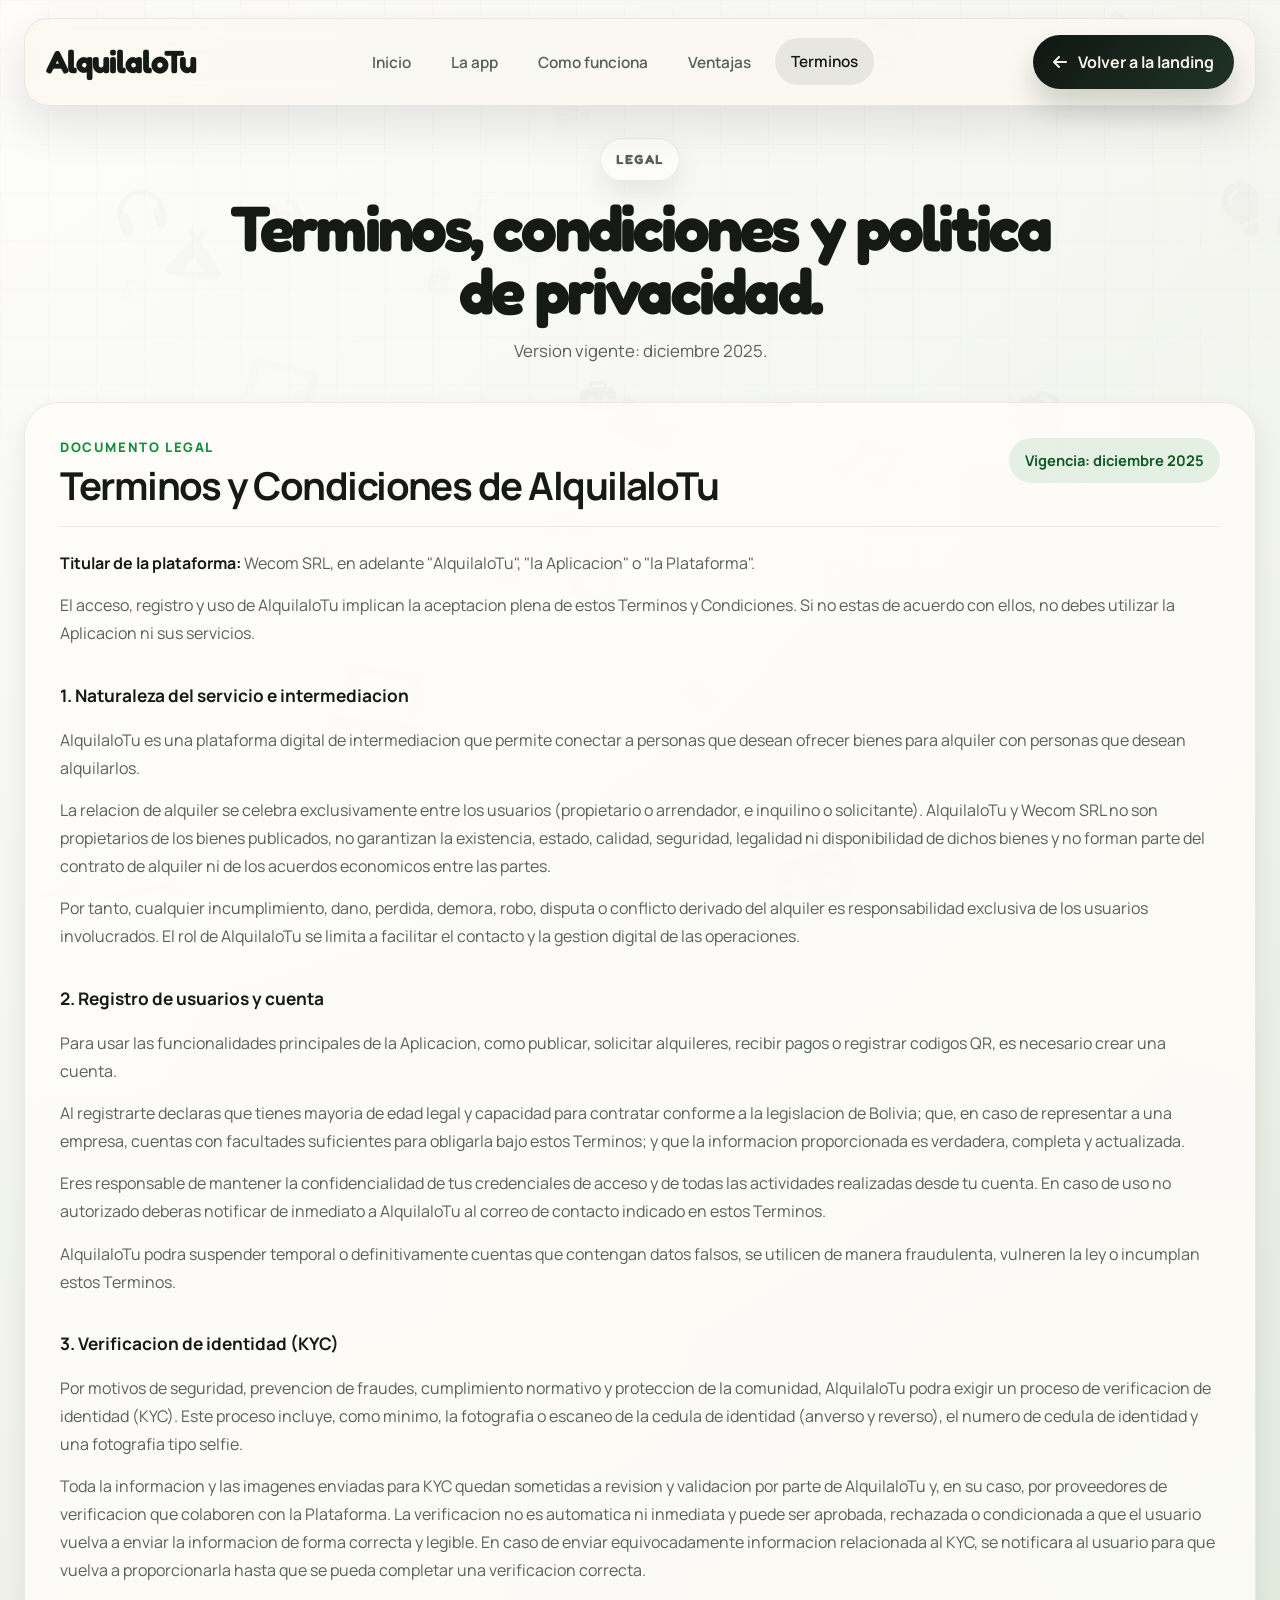
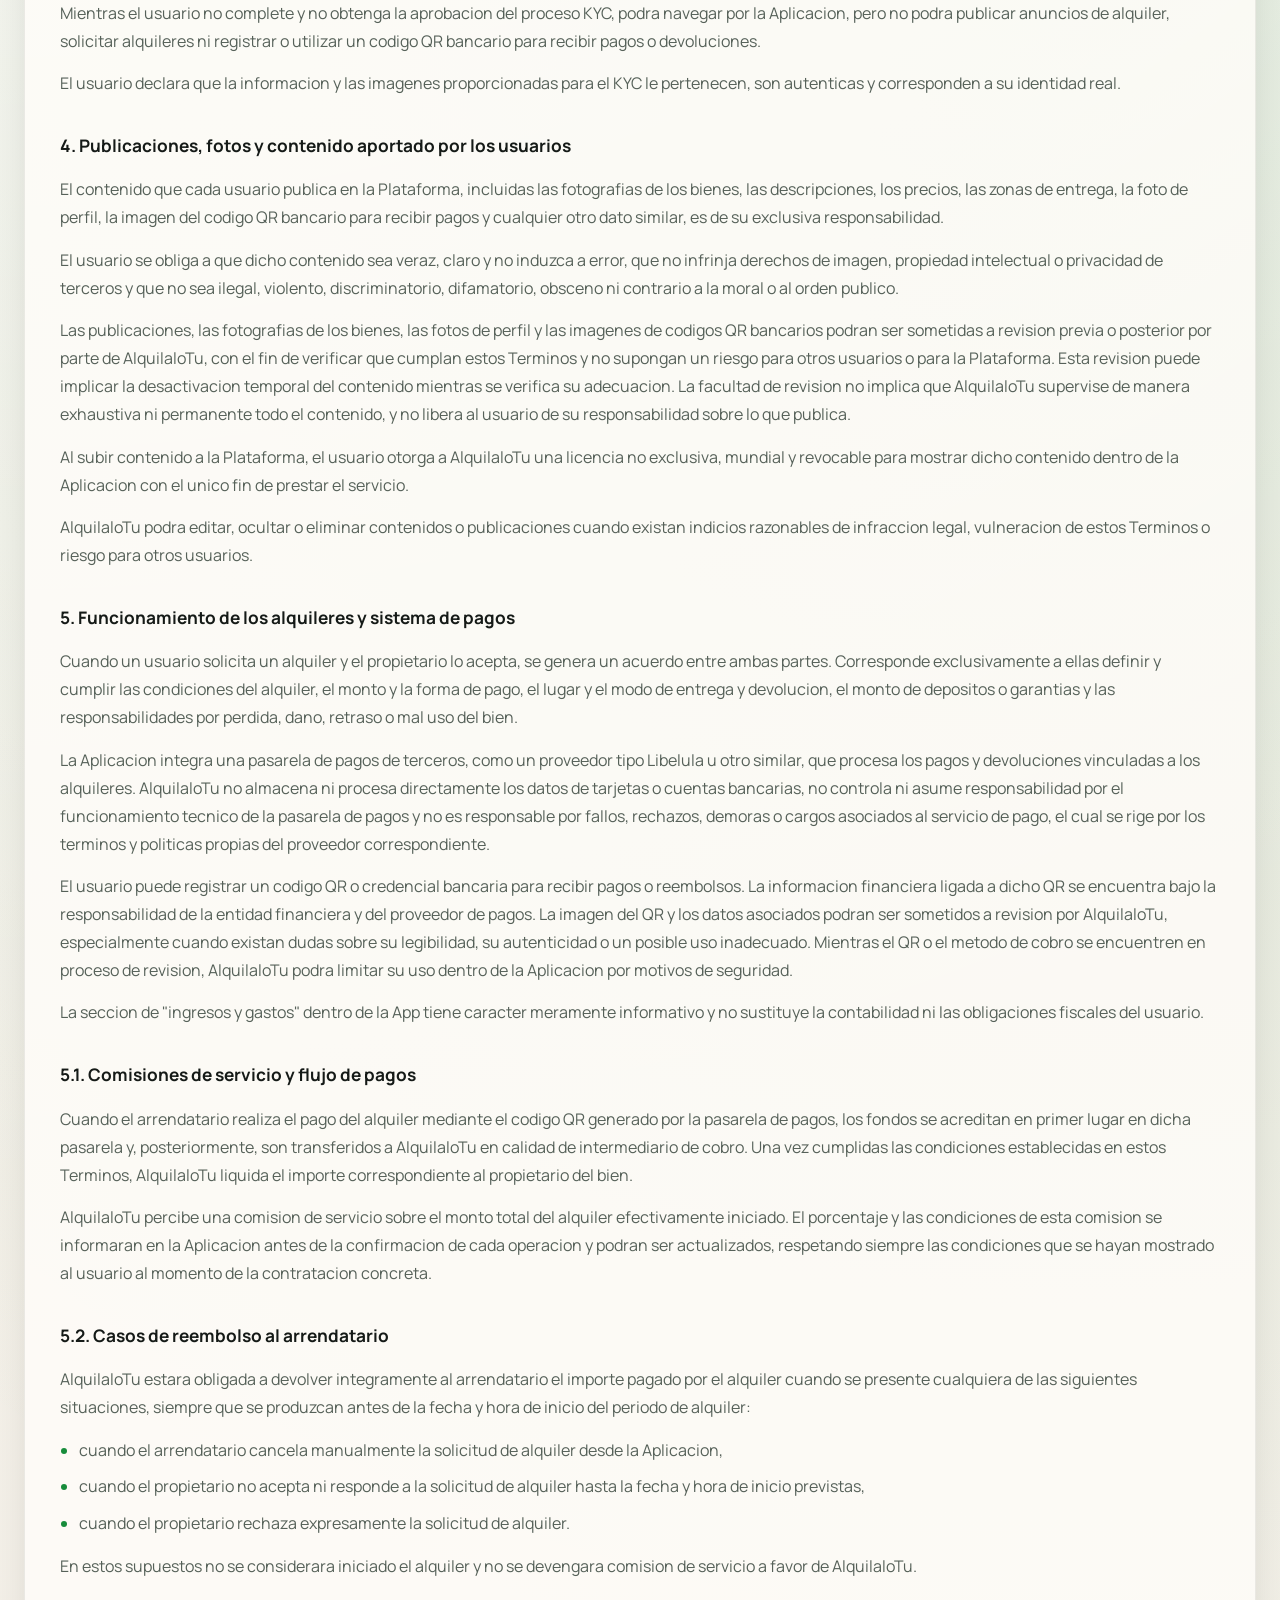
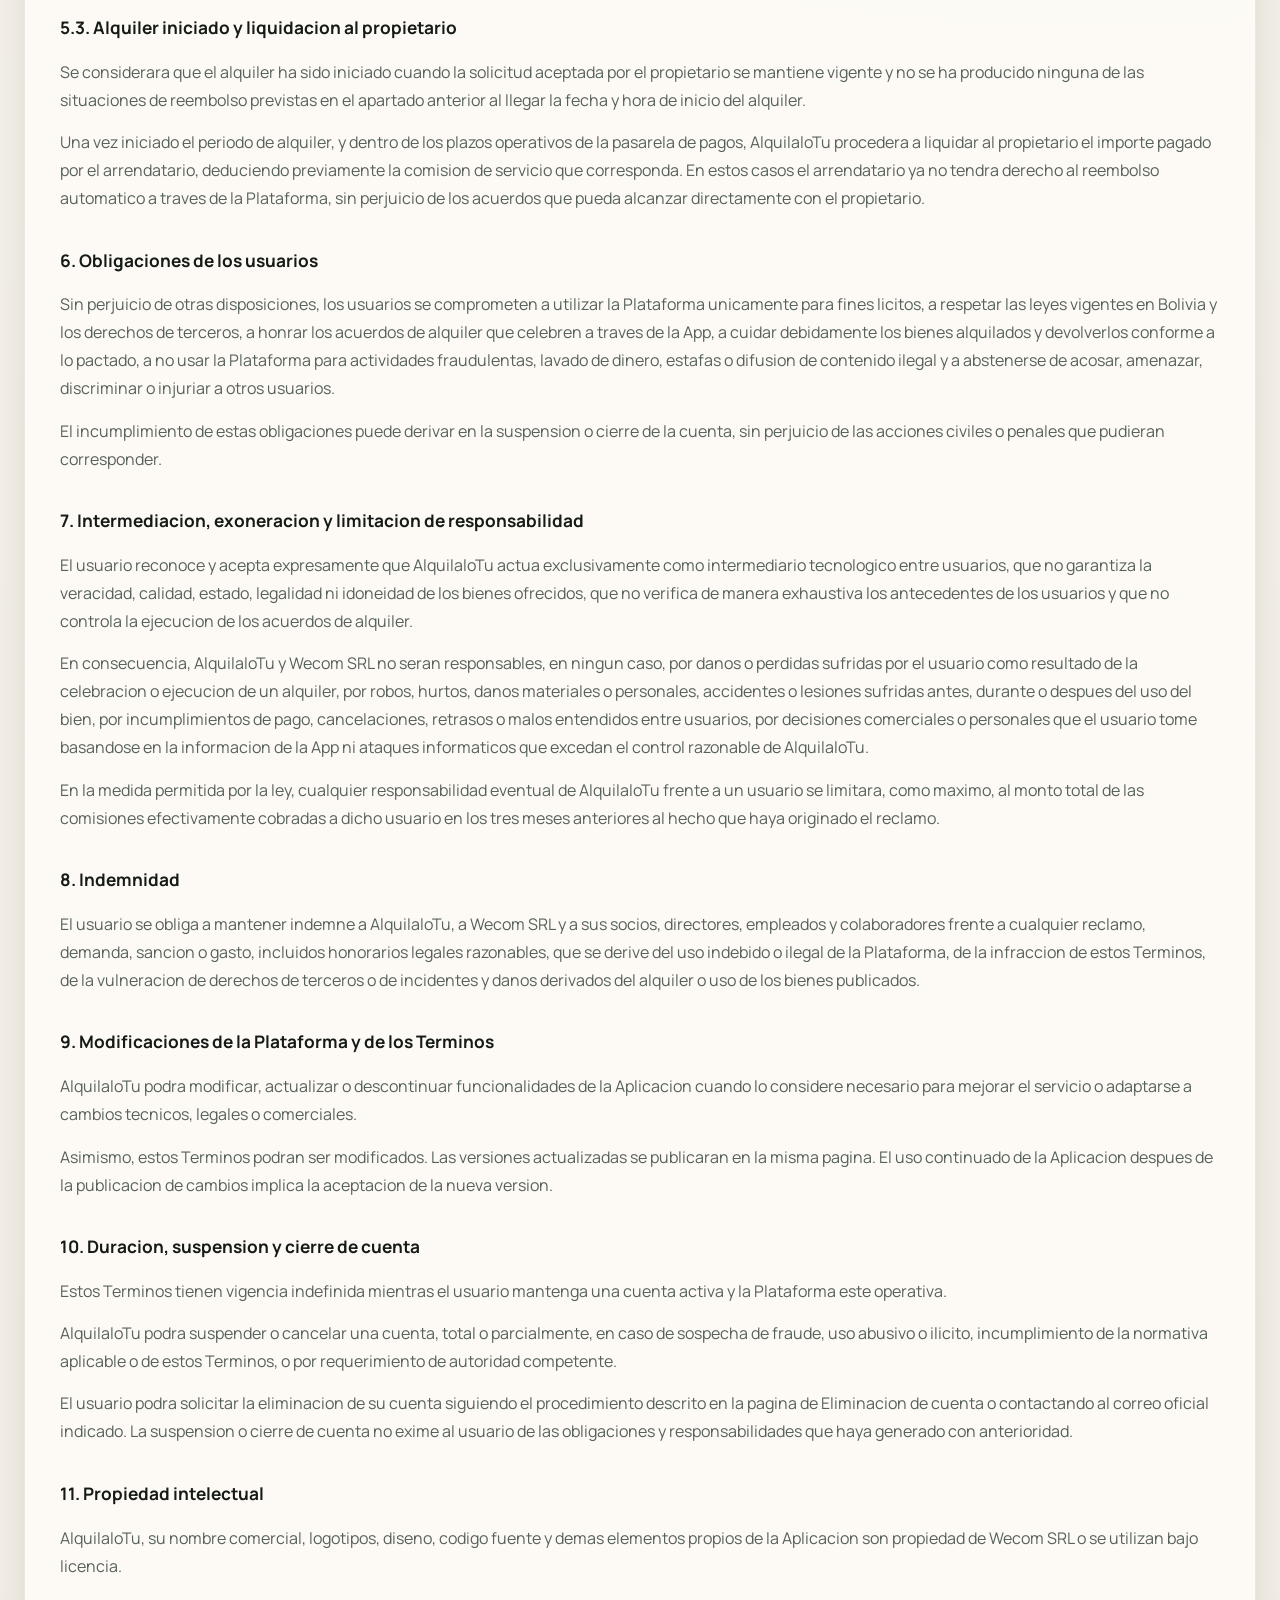
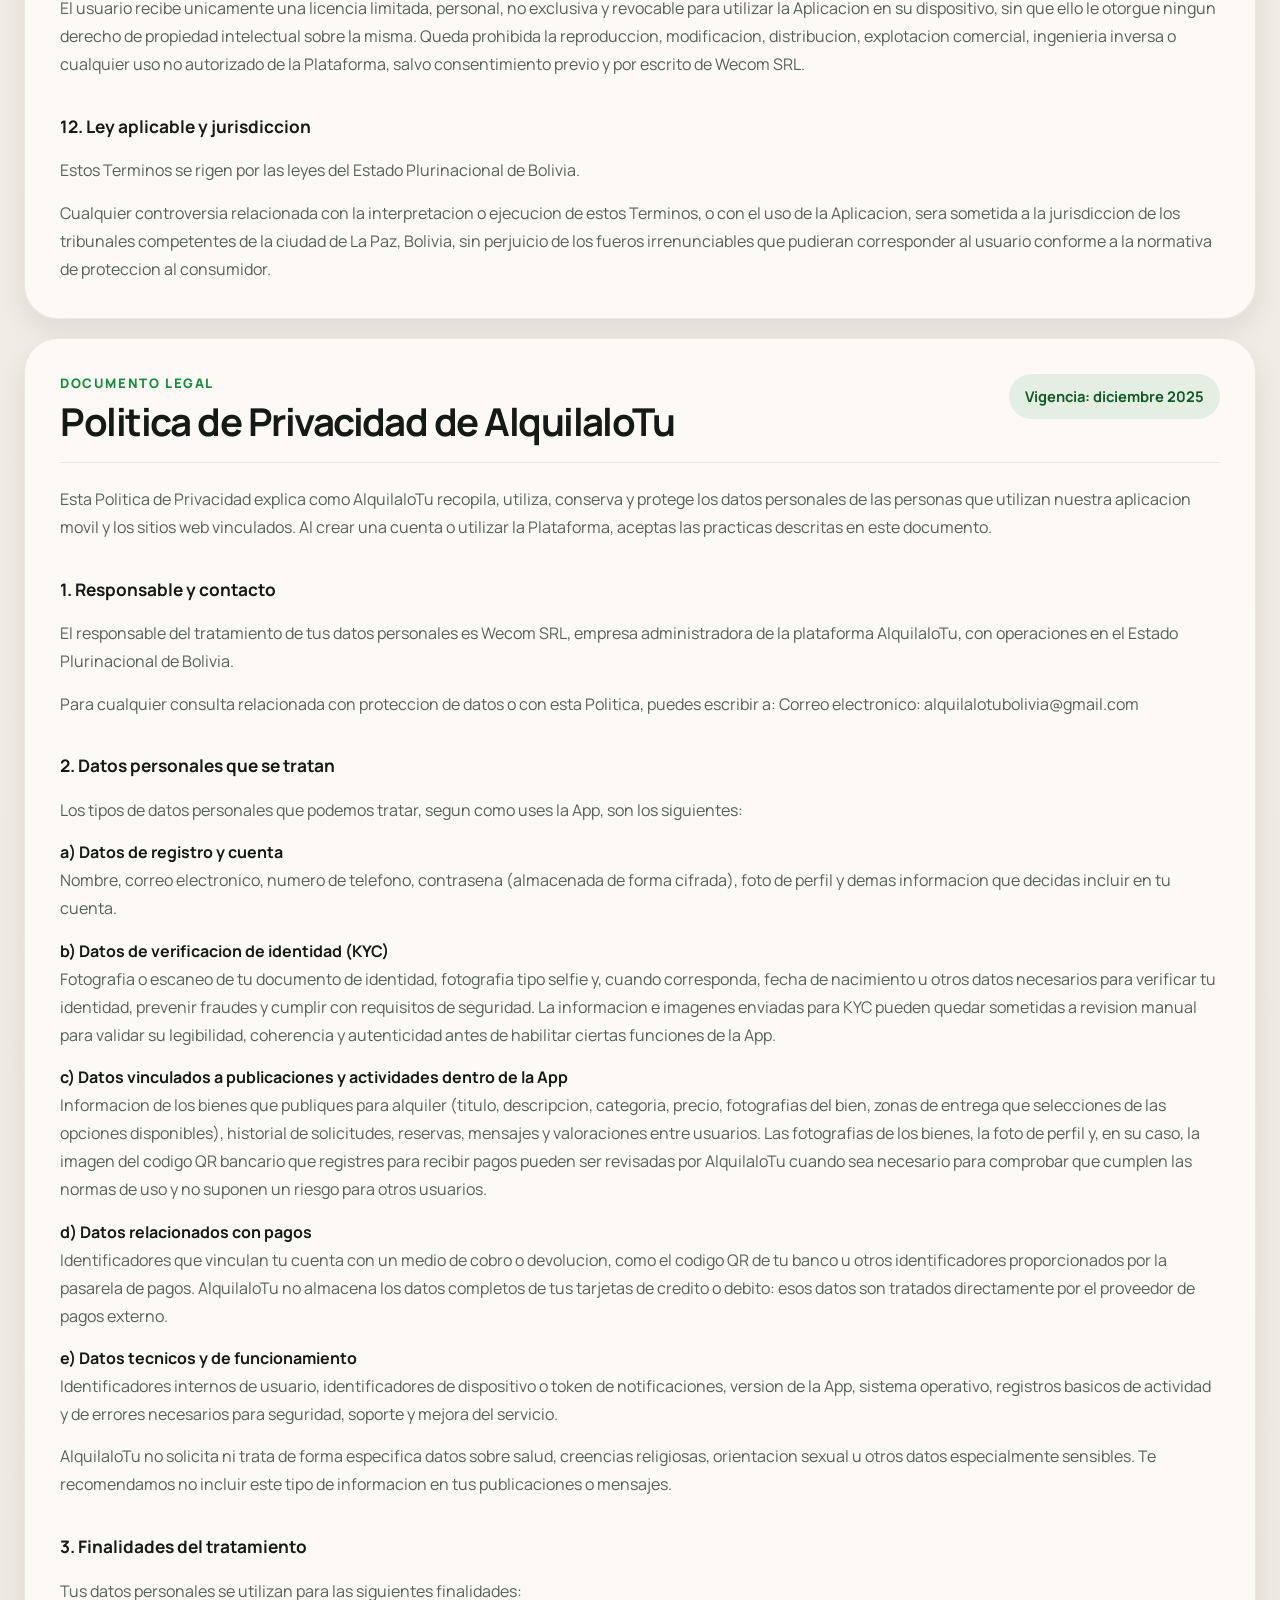
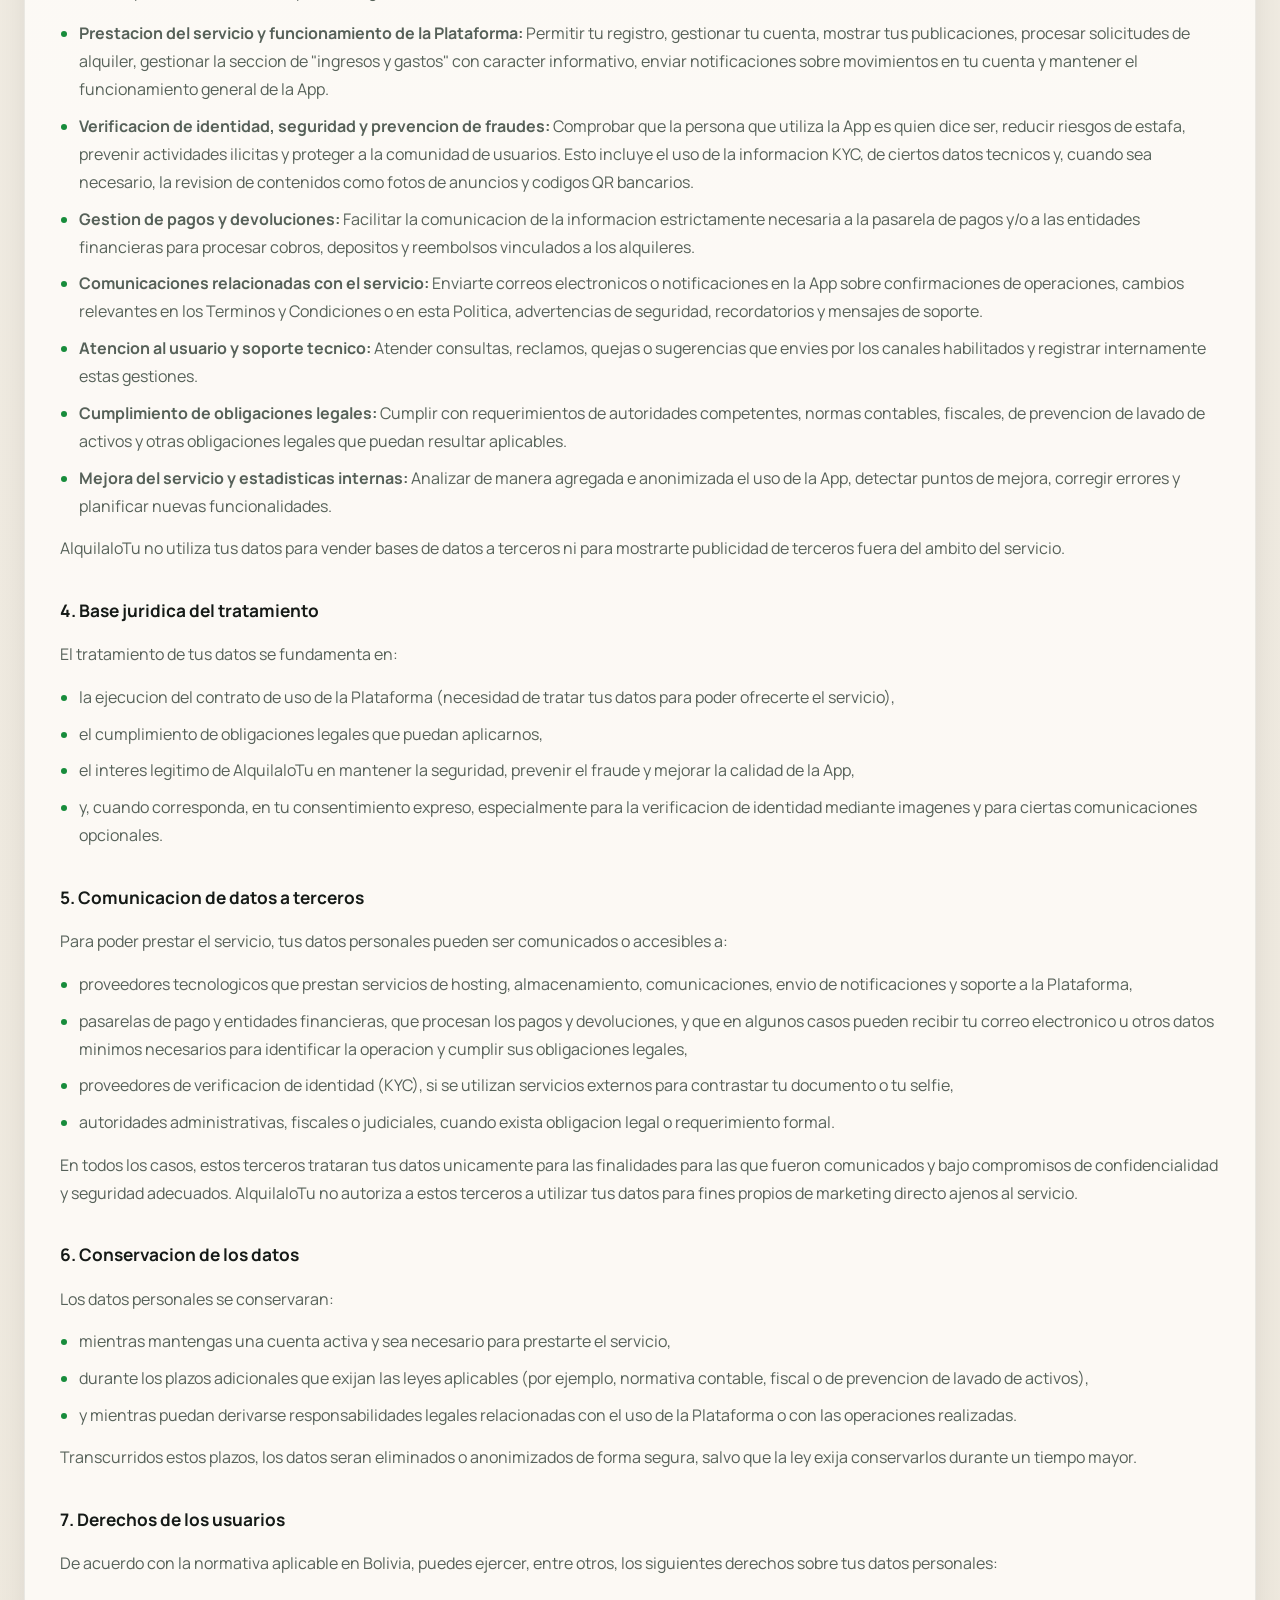
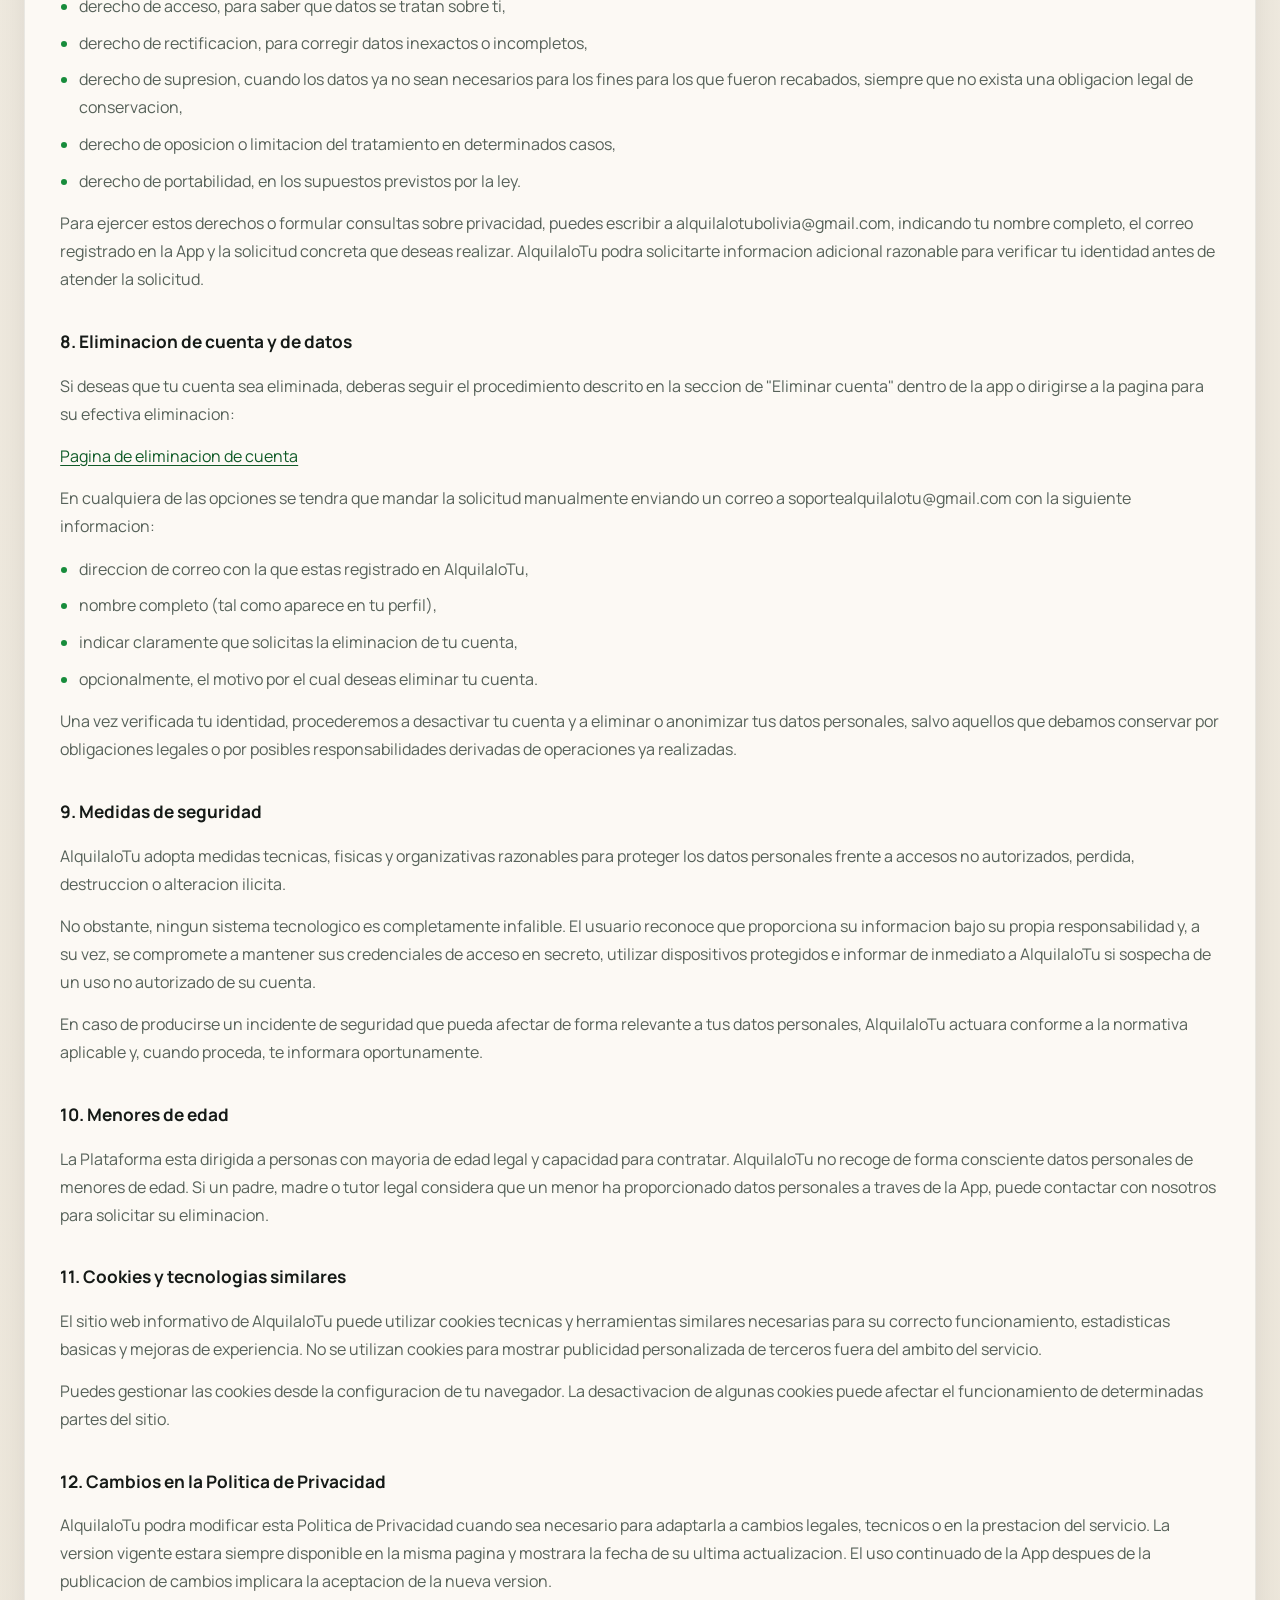
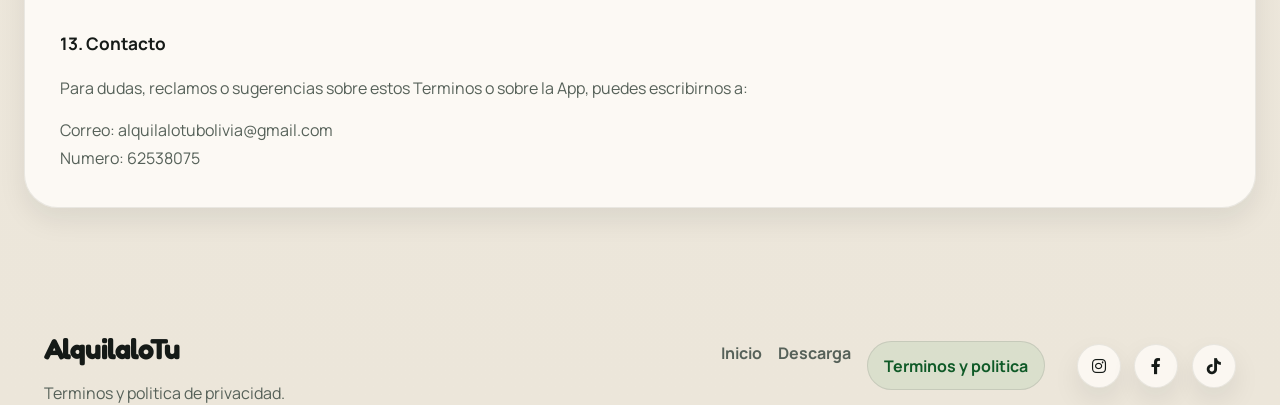
==== commit 3d742775: "actualizando contenido real" ====
--- a/terminos.html
+++ b/terminos.html
@@ -31,7 +31,7 @@
     </header>
 
     <main>
-        <section class="legal-section reveal legal-section--standalone">
+        <section class="legal-section legal-section--standalone">
             <div class="section-heading legal-heading">
                 <span class="eyebrow">Legal</span>
                 <h2>Terminos, condiciones y politica de privacidad.</h2>
--- a/styles.css
+++ b/styles.css
@@ -1066,6 +1066,10 @@
     max-width: 860px;
 }
 
+.legal-section--standalone {
+    padding-top: 2rem;
+}
+
 .legal-entry {
     padding: 2.2rem;
     border: 1px solid rgba(21, 26, 23, 0.08);
@@ -1119,11 +1123,13 @@
 .legal-body {
     display: grid;
     gap: 0.9rem;
+    font-size: 1rem;
+    line-height: 1.75;
 }
 
 .legal-body h4 {
-    margin-top: 1rem;
-    font-size: 1.05rem;
+    margin-top: 1.2rem;
+    font-size: 1.08rem;
     color: var(--ink);
 }
 
@@ -1146,6 +1152,10 @@
     color: var(--accent-deep);
     text-decoration: underline;
     text-underline-offset: 0.18em;
+}
+
+.legal-body p strong {
+    color: var(--ink);
 }
 
 .footer-legal-link {
